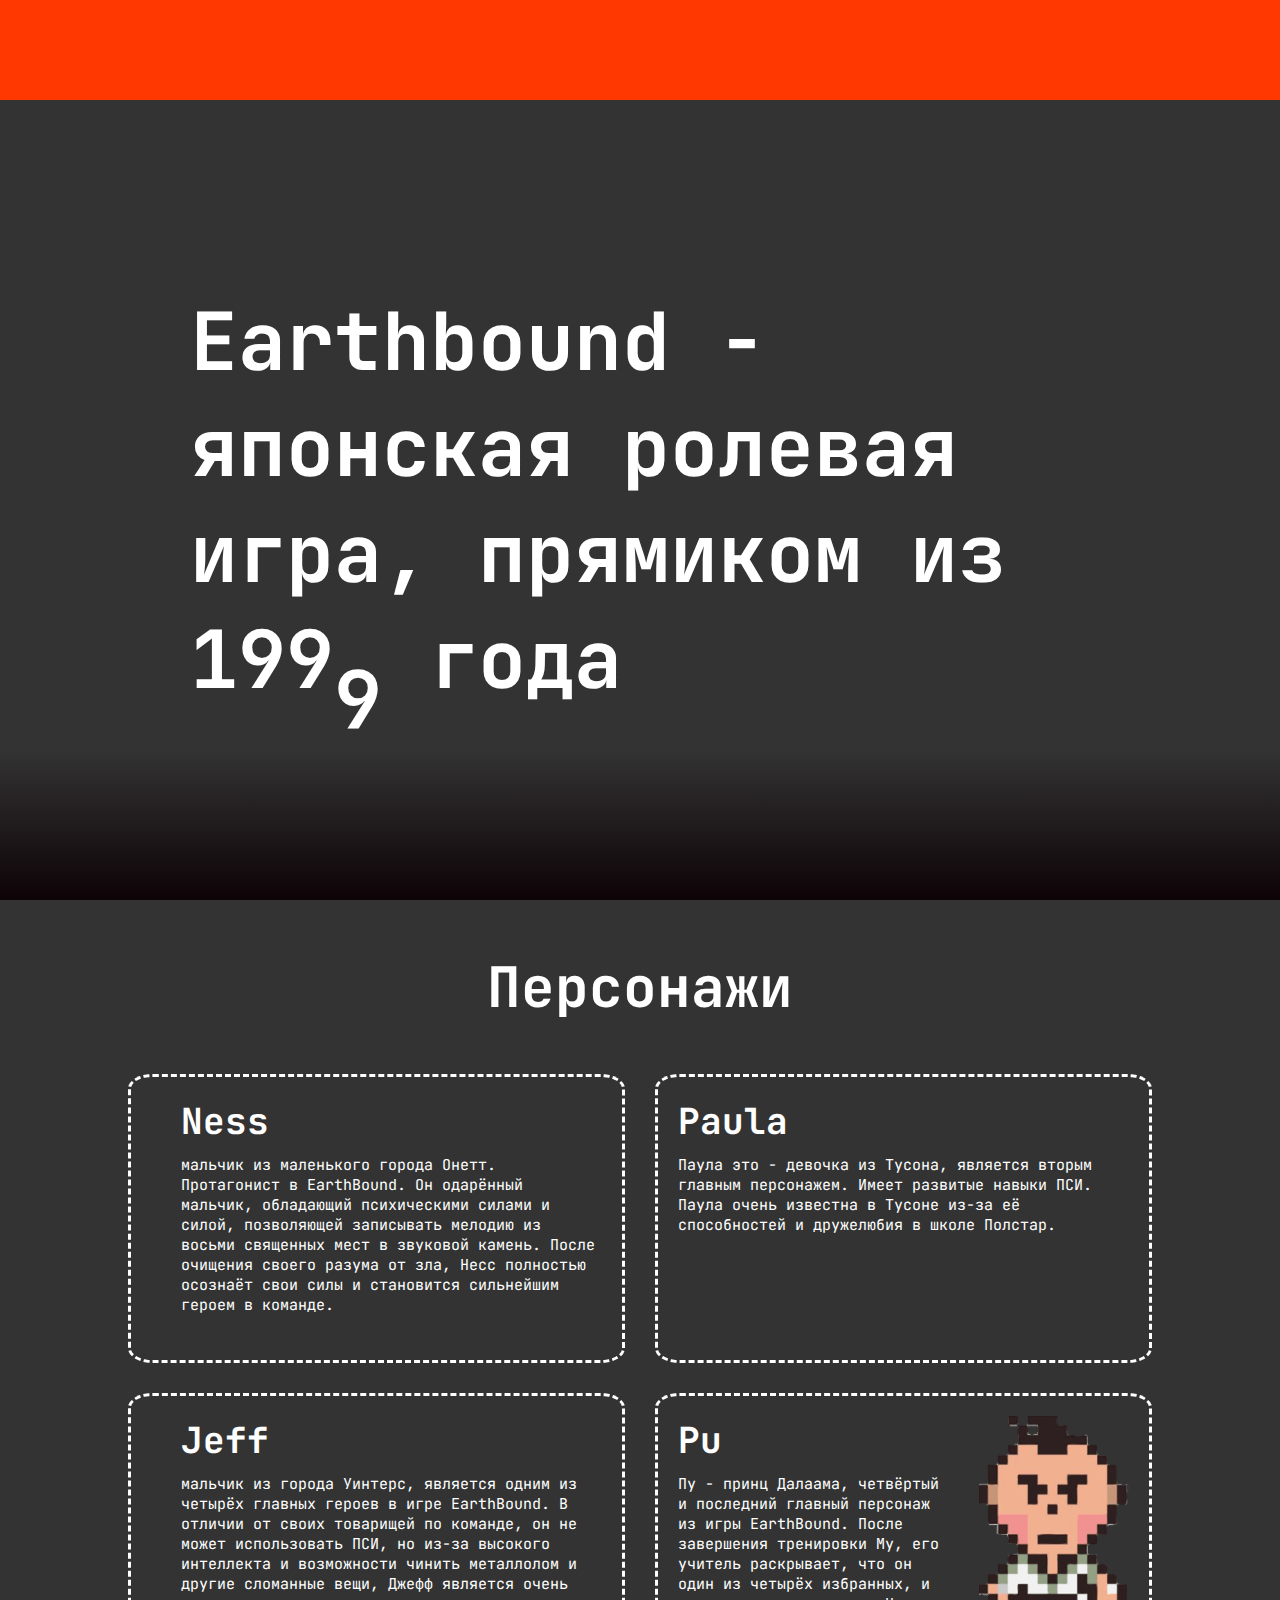
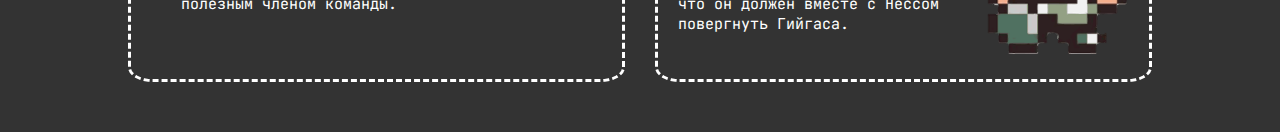
==== Semester_project/index.html @ acc1ff07 "tablet responsive added, section heroes finished" ====
<!DOCTYPE html>
<html lang="en">

<head>
    <meta charset="UTF-8">
    <meta http-equiv="X-UA-Compatible" content="IE=edge">
    <meta name="viewport" content="width=device-width, initial-scale=1.0">
    <link rel="stylesheet" href="style.css">
    <title>EARTHBOUND</title>
</head>

<body>
    <header class="header">
        <div class="header__animation"></div>
        <img class="header__logo" src="img/logo.webp" alt="">
        <div class="header__animation header__animation_reverse"></div>
    </header>
    <section class="hero">
        <h1 class="hero__title">Earthbound - японская ролевая игра, прямиком из 199<span class="hero__rotate">6</span>
            года
            <div class="hero__ness"><img src="img/ness_side.png" alt="">
        </h1>
    </section>
    <section class="heroes">
        <h3 class="heroes__main-title">Персонажи</h3>
        <div class="heroes-container">
            <div class="heroes__block">
                <div class="heroes__img"><img src="img/ness.png" alt=""></div>
                <div class="heroes__text">
                    <h3 class="heroes__title">Ness</h3>
                    <p class="heroes__description">мальчик из маленького города Онетт. Протагонист в EarthBound. Он
                        одарённый мальчик, обладающий психическими силами и
                        силой, позволяющей записывать мелодию из восьми священных мест в звуковой камень. После очищения
                        своего разума от зла,
                        Несс полностью осознаёт свои силы и становится сильнейшим героем в команде.</p>
                </div>
            </div>
            <div class="heroes__block">
                <div class="heroes__img"><img src="img/paula.png" alt=""></div>
                <div class="heroes__text">
                    <h3 class="heroes__title">Paula</h3>
                    <p class="heroes__description">Паула это - девочка из Тусона, является вторым главным
                        персонажем. Имеет развитые навыки ПСИ. Паула очень
                        известна в Тусоне из-за её способностей и дружелюбия в школе Полстар.</p>
                </div>
            </div>
            <div class="heroes__block">
                <div class="heroes__img"><img src="img/jeff.png" alt=""></div>
                <div class="heroes__text">
                    <h3 class="heroes__title">Jeff</h3>
                    <p class="heroes__description">мальчик из города Уинтерс, является одним из четырёх главных героев в
                        игре EarthBound. В отличии от своих товарищей по
                        команде, он не может использовать ПСИ, но из-за высокого интеллекта и возможности чинить
                        металлолом и другие сломанные
                        вещи, Джефф является очень полезным членом команды.</p>
                </div>
            </div>
            <div class="heroes__block">
                <div class="heroes__img"><img src="img/pu_cr.png" alt=""></div>
                <div class="heroes__text">
                    <h3 class="heroes__title">Pu</h3>
                    <p class="heroes__description">Пу - принц Далаама, четвёртый и последний главный персонаж из игры
                        EarthBound. После завершения тренировки Му, его
                        учитель раскрывает, что он один из четырёх избранных, и что он должен вместе с Нессом повергнуть
                        Гийгаса.</p>
                </div>
            </div>
        </div>
    </section>
</body>
<!-- important watch lecture about copyright last one on the list-->
<!-- section btns, idk what else, footer, make some good animations-->

</html>
---- Semester_project/style.css ----
@import url('https://fonts.googleapis.com/css2?family=JetBrains+Mono:wght@100;200;300;400;500;600;700;800&display=swap');


* {
    padding: 0;
    margin: 0;
    box-sizing: border-box;
}

body {
    font-family: 'JetBrains Mono', monospace;
}

.header {
    background-color: #ff3801;
    height: 100px;
    display: flex;
    justify-content: space-between;
    align-items: center;
    color: #FFF;
    position: fixed;
    top: 0;
    left: 0;
    right: 0;
    z-index: 10;
}

.header__animation::before {
    content: '';
    display: block;
    width: 2000px;
    height: 100%;
    background-image: url("img/pngwing.com.png");
    background-repeat: repeat;
    background-size: contain;
    opacity: 0.7;
    animation-name: planet_movement;
    animation-duration: 10s;
    animation-timing-function: linear;
    animation-fill-mode: forwards;
    animation-iteration-count: infinite;
}

.header__animation {
    content: '';
    width: calc(50% - 125px);
    height: 36px;
    overflow: hidden;
    border-radius: 0 20% 20% 0;
    z-index: 101;
}

.header__animation_reverse {
    border-radius: 20% 0 0 20%;
}

.header__animation_reverse::before {
    animation-name: planet_movement_reverse;
}

.header__logo {
    height: 90%;
}

@keyframes planet_movement {
    0% {
        transform: translateX(-1000px);
    }

    100% {
        transform: translateX(0px)
    }
}

@keyframes planet_movement_reverse {
    0% {
        transform: translateX(0);
    }

    100% {
        transform: translateX(-1000px)
    }
}

.hero {
    margin-top: 100px;
    height: calc(100vh - 100px);
    background-image: url("img/earthbound1.png");
    font-size: 40px;
    text-align: left;
    display: flex;
    justify-content: center;
    align-items: center;
    padding: 0 20%;
    color: #fff;
    position: relative;
    overflow: hidden;
}

.hero__ness {
    position: absolute;
    z-index: 2;
    bottom: -160px;
    right: -50%;
    animation-name: ness_walk;
    animation-duration: 7s;
    animation-timing-function: ease-in-out;
    animation-fill-mode: forwards;
}

.hero__rotate{
    display: inline-block;
    transform: rotate(180deg);
    transform-origin:bottom;
    line-height: 40px;
    animation-name: number;
    animation-duration: 7s;
    animation-fill-mode: forwards;
    animation-timing-function: ease-out;

}

@keyframes number{
    67%{
        transform: rotate(180deg);
    }
    75%{
        transform: rotate(0deg);
    }
    100%{
        transform: rotate(0deg);
    }
}

.hero__ness img {
    width: 80px;
}

@keyframes ness_walk {
    0% {
        right: -50%;
    }

    65% {
        right: 80%;
        bottom: -160px;
    }

    70% {
        bottom: -120px;
    }

    80%{
        right: 80%;
        bottom: -160px;
    }

    100% {
        right: 88%;
    }
}

.hero__title {
    position: relative;
    z-index: 1;
    min-width: 900px;
}

.hero::before {
    content: '';
    display: block;
    width: 100%;
    height: 100%;
    position: absolute;
    top: 0;
    right: 0;
    background-color: rgba(0, 0, 0, 0.8);
}

.about {
    height: 1000px;
}

.heroes:before {
    content: '';
    position: absolute;
    top: -150px;
    right: 0;
    width: 100%;
    height: 150px;
    z-index: 1;
    background: linear-gradient(to top, #0d0306, transparent);
}

.heroes {
    padding: 50px 10%;
    background-image: url("img/DaringUnsightlyFritillarybutterfly-size_restricted.gif");
    background-position: 50% 50%;
    background-size: cover;
    position: relative;
}

.heroes__main-title {
    font-size: 56px;
    text-align: center;
    color: #fff;
    z-index: 2;
    position: relative;
}


.heroes-container {
    margin-top: 50px;
    display: grid;
    grid-template-columns: 1fr 1fr;
    grid-template-rows: 1fr 1fr;
    gap: 30px;
    position: relative;
    color: #fff;
}

.heroes__block {
    border: 3px dashed #fff;
    border-radius: 5%;
    padding: 20px;
    position: relative;
    z-index: 2;
    display: flex;
    align-items: center;
    gap: 30px;
}

.heroes__text{
    height: 100%;
}

.heroes__title{
    margin-bottom: 10px;
}

.heroes__img>img {
    width: 150px;
    border-radius: 5%;
}

.heroes__title{
    font-size: 36px;
}

.heroes__description{
    font-size: 15px;
}

.heroes__block:nth-child(2),
.heroes__block:nth-child(4) {
    flex-direction: row-reverse;
}

.heroes::after {
    content: '';
    display: block;
    width: 100%;
    height: 100%;
    position: absolute;
    top: 0;
    right: 0;
    background-color: rgba(0, 0, 0, 0.8);
    z-index: 1;
}

@media (max-width: 1200px) {
    .heroes-container{
        grid-template-rows: 1fr;
        grid-template-columns: 1fr;
    }
}

@media (max-width: 992px) {
    .hero__title{
        font-size: 40px;
        min-width: 600px
    }
}
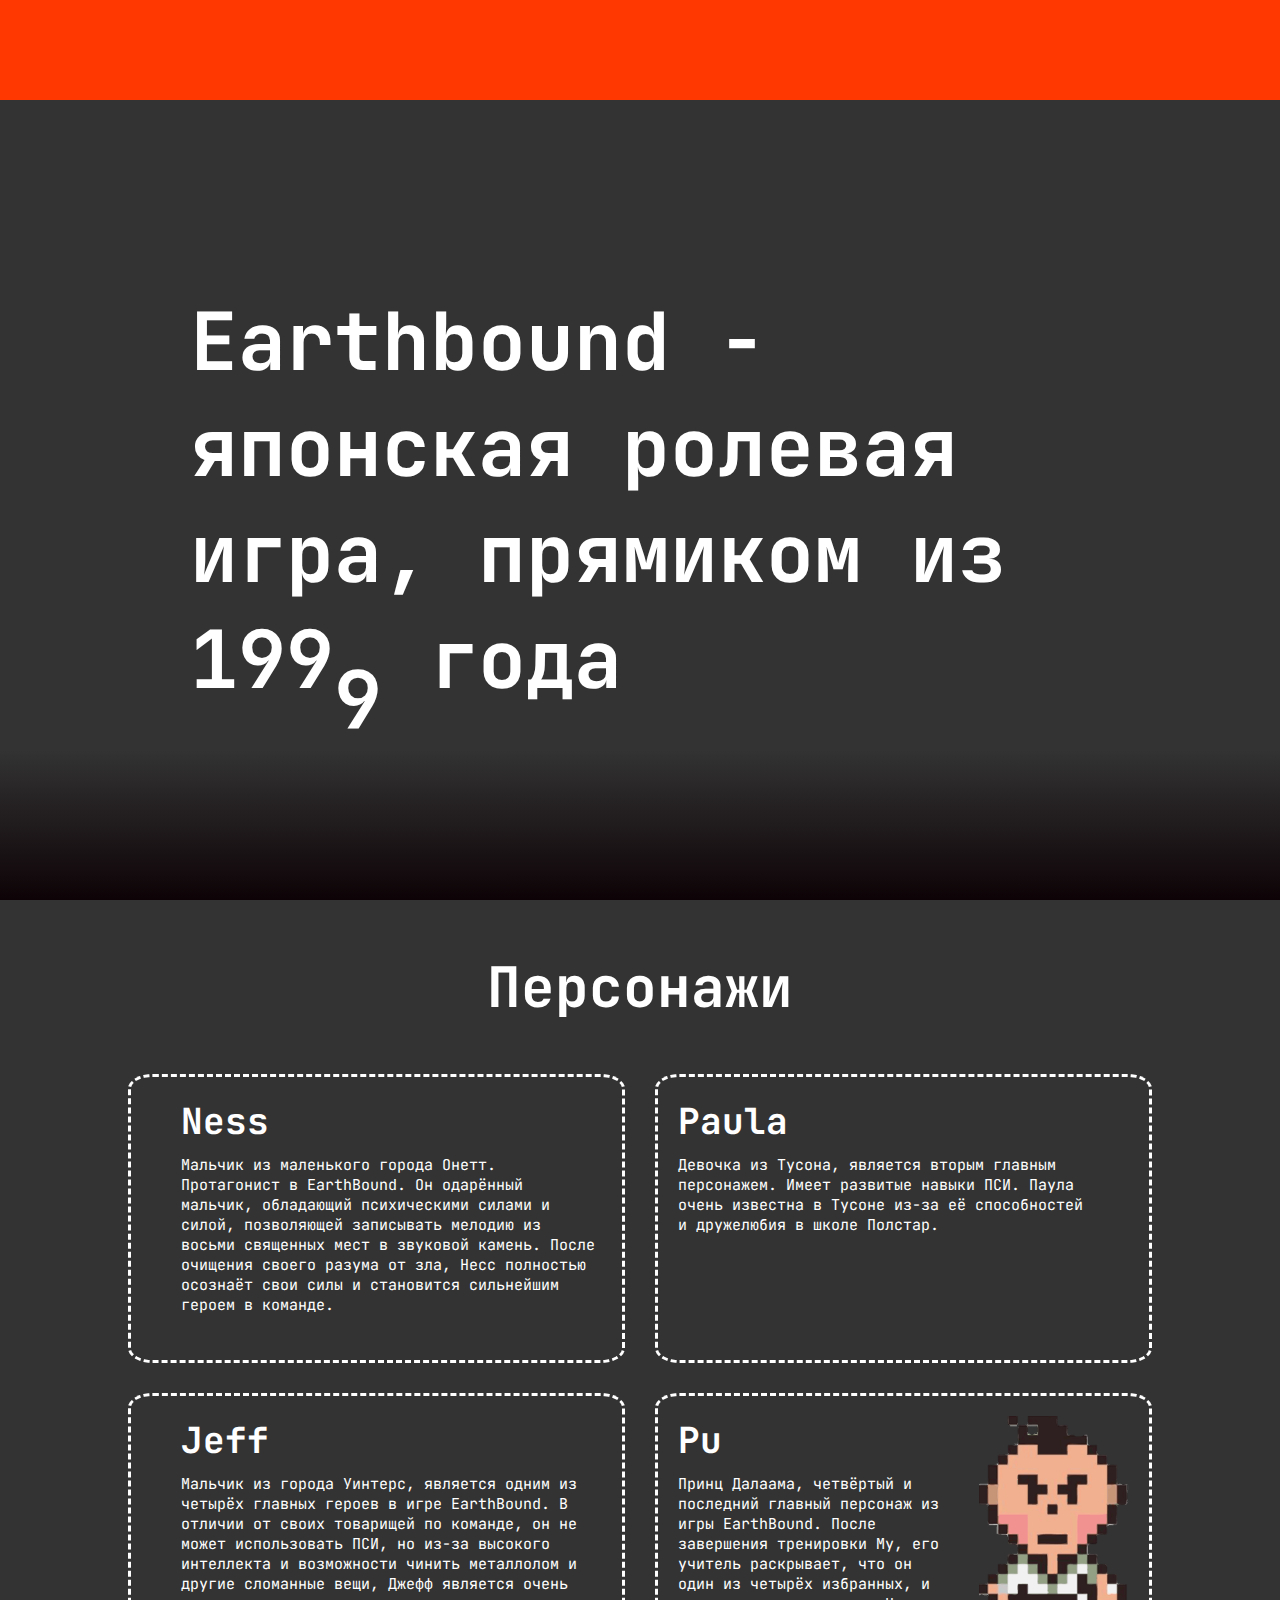
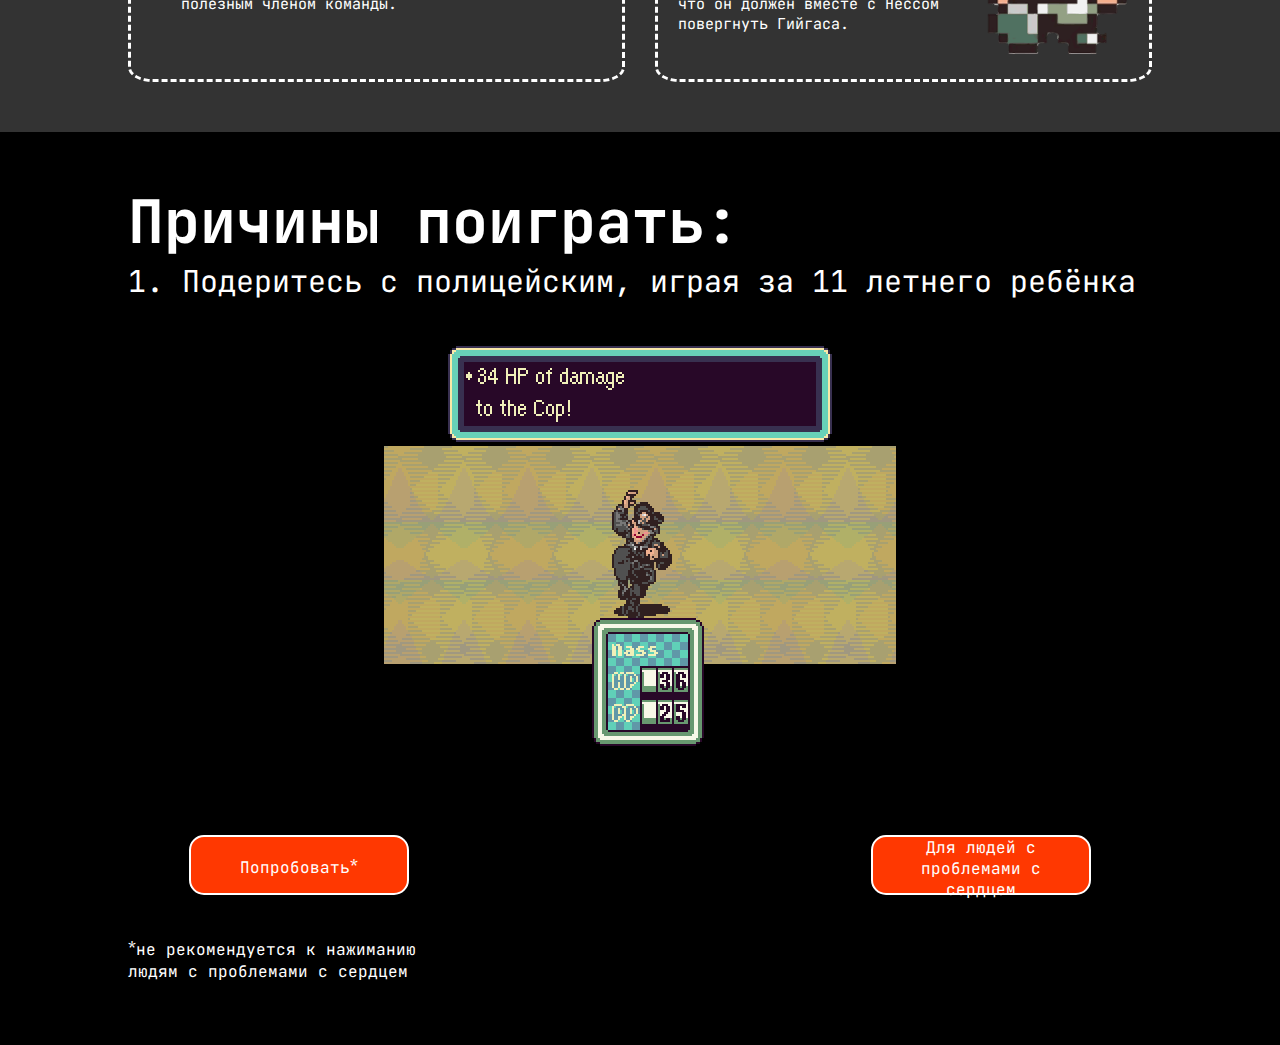
==== commit fc9236e0: "block police, favicon, started cultist" ====
--- a/Semester_project/index.html
+++ b/Semester_project/index.html
@@ -6,7 +6,8 @@
     <meta http-equiv="X-UA-Compatible" content="IE=edge">
     <meta name="viewport" content="width=device-width, initial-scale=1.0">
     <link rel="stylesheet" href="style.css">
-    <title>EARTHBOUND</title>
+    <link rel="icon" href="img/favicon.ico">
+    <title>EarthBound</title>
 </head>
 
 <body>
@@ -28,7 +29,7 @@
                 <div class="heroes__img"><img src="img/ness.png" alt=""></div>
                 <div class="heroes__text">
                     <h3 class="heroes__title">Ness</h3>
-                    <p class="heroes__description">мальчик из маленького города Онетт. Протагонист в EarthBound. Он
+                    <p class="heroes__description">Мальчик из маленького города Онетт. Протагонист в EarthBound. Он
                         одарённый мальчик, обладающий психическими силами и
                         силой, позволяющей записывать мелодию из восьми священных мест в звуковой камень. После очищения
                         своего разума от зла,
@@ -39,7 +40,7 @@
                 <div class="heroes__img"><img src="img/paula.png" alt=""></div>
                 <div class="heroes__text">
                     <h3 class="heroes__title">Paula</h3>
-                    <p class="heroes__description">Паула это - девочка из Тусона, является вторым главным
+                    <p class="heroes__description">Девочка из Тусона, является вторым главным
                         персонажем. Имеет развитые навыки ПСИ. Паула очень
                         известна в Тусоне из-за её способностей и дружелюбия в школе Полстар.</p>
                 </div>
@@ -48,7 +49,7 @@
                 <div class="heroes__img"><img src="img/jeff.png" alt=""></div>
                 <div class="heroes__text">
                     <h3 class="heroes__title">Jeff</h3>
-                    <p class="heroes__description">мальчик из города Уинтерс, является одним из четырёх главных героев в
+                    <p class="heroes__description">Мальчик из города Уинтерс, является одним из четырёх главных героев в
                         игре EarthBound. В отличии от своих товарищей по
                         команде, он не может использовать ПСИ, но из-за высокого интеллекта и возможности чинить
                         металлолом и другие сломанные
@@ -59,7 +60,7 @@
                 <div class="heroes__img"><img src="img/pu_cr.png" alt=""></div>
                 <div class="heroes__text">
                     <h3 class="heroes__title">Pu</h3>
-                    <p class="heroes__description">Пу - принц Далаама, четвёртый и последний главный персонаж из игры
+                    <p class="heroes__description">Принц Далаама, четвёртый и последний главный персонаж из игры
                         EarthBound. После завершения тренировки Му, его
                         учитель раскрывает, что он один из четырёх избранных, и что он должен вместе с Нессом повергнуть
                         Гийгаса.</p>
@@ -67,8 +68,26 @@
             </div>
         </div>
     </section>
+    <section class="police">
+        <div class="police__text-block">
+            <h3 class="police__title">Причины поиграть:</h3>
+            <p class="police__description">1. Подеритесь с полицейским, играя за 11 летнего ребёнка</p>
+        </div>
+        <div class="police__img"><img src="img/police_screen.png" alt=""></div>
+        <button class="police__btn">Попробовать<sup>*</sup></button>
+        <button class="police__btn_slow">Для людей с проблемами с сердцем</button>
+        <p class="trigger__warning"><sup>*</sup>не рекомендуется к нажиманию людям с проблемами с сердцем</p>
+        <div class="police__screamer"><img src="img/policeman_face.png" alt=""></div>
+    </section>
+    <!-- <section class="cultist">
+        <div class="cultist__text-block">
+            <h3 class="police__title">Причины поиграть:</h3>
+            <p class="police__description">2. Разрушьте сектанское сообщество и спасти людей из гипноза</p>
+        </div>
+        <img src="img/cultist.webp" alt="" class="cultist__img">
+    </section> -->
 </body>
 <!-- important watch lecture about copyright last one on the list-->
-<!-- section btns, idk what else, footer, make some good animations-->
+<!-- Sections with 6 more reasons, Section cultist, mini block ...+30 hours of fun gameplay, buy from nintendo block, idk what else, footer-->
 
 </html>--- a/Semester_project/style.css
+++ b/Semester_project/style.css
@@ -9,6 +9,11 @@
 
 body {
     font-family: 'JetBrains Mono', monospace;
+}
+
+a {
+    color: inherit;
+    text-decoration: none;
 }
 
 .header {
@@ -22,7 +27,7 @@
     top: 0;
     left: 0;
     right: 0;
-    z-index: 10;
+    z-index: 10000;
 }
 
 .header__animation::before {
@@ -108,10 +113,10 @@
     animation-fill-mode: forwards;
 }
 
-.hero__rotate{
+.hero__rotate {
     display: inline-block;
     transform: rotate(180deg);
-    transform-origin:bottom;
+    transform-origin: bottom;
     line-height: 40px;
     animation-name: number;
     animation-duration: 7s;
@@ -120,14 +125,16 @@
 
 }
 
-@keyframes number{
-    67%{
+@keyframes number {
+    67% {
         transform: rotate(180deg);
     }
-    75%{
+
+    75% {
         transform: rotate(0deg);
     }
-    100%{
+
+    100% {
         transform: rotate(0deg);
     }
 }
@@ -150,7 +157,7 @@
         bottom: -120px;
     }
 
-    80%{
+    80% {
         right: 80%;
         bottom: -160px;
     }
@@ -228,13 +235,40 @@
     display: flex;
     align-items: center;
     gap: 30px;
-}
-
-.heroes__text{
+    transform: translate(0%, 0%) scale(1.0);
+    transition: all 0.3s;
+}
+
+.heroes__block:hover {
+    background-color: #000;
+    z-index: 10;
+    transition: all 0.3s;
+    box-shadow: 0 0 0 5000px rgba(0, 0, 0, 0.6);
+}
+
+.heroes__block:first-child:hover {
+    transform: translate(50%, 50%) scale(1.3);
+}
+
+.heroes__block:nth-child(2):hover {
+    transform: translate(-50%, 50%) scale(1.3);
+}
+
+.heroes__block:nth-child(3):hover {
+    transform: translate(50%, -50%) scale(1.3);
+}
+
+.heroes__block:nth-child(4):hover {
+    transform: translate(-50%, -50%) scale(1.3);
+}
+
+
+
+.heroes__text {
     height: 100%;
 }
 
-.heroes__title{
+.heroes__title {
     margin-bottom: 10px;
 }
 
@@ -243,11 +277,11 @@
     border-radius: 5%;
 }
 
-.heroes__title{
+.heroes__title {
     font-size: 36px;
 }
 
-.heroes__description{
+.heroes__description {
     font-size: 15px;
 }
 
@@ -268,15 +302,235 @@
     z-index: 1;
 }
 
+.police {
+    color: #fff;
+    background-color: #000;
+    padding: 50px 10% 80px 10%;
+    position: relative;
+    overflow: hidden;
+    display: grid;
+    grid-template-columns: repeat(3, 1fr);
+    grid-template-rows: 100px 1fr 100px 30px;
+}
+
+.police__text-block {
+    grid-column: 1/4;
+}
+
+.police__title {
+    font-size: 60px;
+}
+
+.police__description {
+    font-size: 30px;
+}
+
+.police__img {
+    margin: 50px auto 50px auto;
+    grid-row: 2/3;
+    grid-column: 1/4;
+}
+
+.police__btn,
+.police__btn_slow {
+    width: 220px;
+    height: 60px;
+    background-color: #ff3801;
+    border: 2px solid #fff;
+    border-radius: 15px;
+    padding: 0 10px;
+    line-height: 100%;
+    display: inline;
+    justify-content: center;
+    align-items: center;
+    margin: 0 auto;
+    color: inherit;
+    font: inherit;
+    cursor: pointer;
+    outline: inherit;
+    grid-row: 3/4;
+    grid-column: 1/2;
+    z-index: 1;
+}
+
+.police__btn_slow {
+    grid-column: 3/4;
+    grid-row: 3/4;
+}
+
+.trigger__warning {
+    grid-row: 4/5;
+    grid-column: 1/2;
+
+}
+
+.police:before {
+    content: '';
+    position: absolute;
+    top: -150px;
+    right: 0;
+    width: 100%;
+    height: 150px;
+    z-index: 1;
+    background: linear-gradient(to top, #000, transparent);
+}
+
+.police__img {
+    text-align: center;
+}
+
+.police__screamer {
+    position: absolute;
+    bottom: 0;
+    left: 50%;
+    display: none;
+}
+
+.police__btn:focus~.police__screamer {
+    display: block;
+    transform: translateX(-50%) scale(5.0);
+    animation-name: screamer;
+    animation-duration: 5s;
+    animation-timing-function: linear;
+    z-index: 1;
+}
+
+.police__btn_slow:focus~.police__screamer {
+    display: block;
+    transform: translateX(-50%) scale(5.0);
+    animation-name: screamer_slow;
+    animation-duration: 10s;
+    animation-timing-function: linear;
+    z-index: 1;
+}
+
+.police__screamer img {
+    position: relative;
+    z-index: 100;
+}
+
+
+.police__btn_slow:focus~.police__screamer::before {
+    content: '';
+    display: inherit;
+    min-width: 500%;
+    min-height: 500%;
+    background-image: linear-gradient(90deg, rgba(0, 0, 255, 1) 0%, rgba(0, 0, 255, 1) 30%, rgba(255, 0, 0, 1) 70%, rgba(255, 0, 0, 1) 100%);
+    position: absolute;
+    top: 50%;
+    left: 50%;
+    transform: translate(-50%, -50%);
+    z-index: 0;
+    animation-name: screamer_bg;
+    animation-duration: 1s;
+    animation-timing-function: linear;
+    animation-delay: 0.5s;
+    animation-iteration-count: 5;
+    opacity: 0;
+}
+
+.police__btn:focus~.police__screamer::before {
+    content: '';
+    display: inherit;
+    min-width: 100%;
+    min-height: 100%;
+    background-image: linear-gradient(90deg, rgba(0, 0, 255, 1) 0%, rgba(255, 0, 0, 1) 100%);
+    position: absolute;
+    top: 50%;
+    left: 50%;
+    transform: translate(-50%, -50%);
+    z-index: 0;
+    animation-name: screamer_bg;
+    animation-duration: 0.2s;
+    animation-timing-function: linear;
+    animation-delay: 1s;
+    animation-iteration-count: 25;
+    opacity: 0;
+}
+
+@keyframes screamer {
+    0% {
+        transform: translateX(-50%) scale(1);
+    }
+
+    3% {
+        transform: translateX(-50%) scale(5);
+    }
+}
+
+@keyframes screamer_slow {
+    0% {
+        transform: translateX(-50%) scale(1);
+    }
+
+    100% {
+        transform: translateX(-50%) scale(5);
+    }
+}
+
+@keyframes screamer_bg {
+    0% {
+        opacity: 0;
+    }
+
+    100% {
+        opacity: 1;
+    }
+}
+
+
+/* .cultist::before {
+    content: '';
+    position: absolute;
+    top: -50px;
+    right: 0;
+    width: 100%;
+    height: 50px;
+    background: linear-gradient(to top, #7371f5, transparent);
+}
+
+.cultist {
+    background-color: #7371f5;
+    position: relative;
+    color: #fff;
+    padding: 50px 10% 80px 10%;
+    position: relative;
+    display: grid;
+    grid-template-columns: repeat(3, 1fr);
+    grid-template-rows: 100px 1fr 100px 30px;
+}
+
+
+.cultist__text-block {
+    grid-column: 1/4;
+}
+
+.cultist__title {
+    font-size: 60px;
+}
+
+.cultist__description {
+    font-size: 30px;
+}
+
+.cultist__img {
+    margin: 50px auto 50px auto;
+    grid-row: 2/3;
+    grid-column: 1/4;
+    width: 500px;
+}
+ */
+
+
 @media (max-width: 1200px) {
-    .heroes-container{
+    .heroes-container {
         grid-template-rows: 1fr;
         grid-template-columns: 1fr;
     }
 }
 
 @media (max-width: 992px) {
-    .hero__title{
+    .hero__title {
         font-size: 40px;
         min-width: 600px
     }
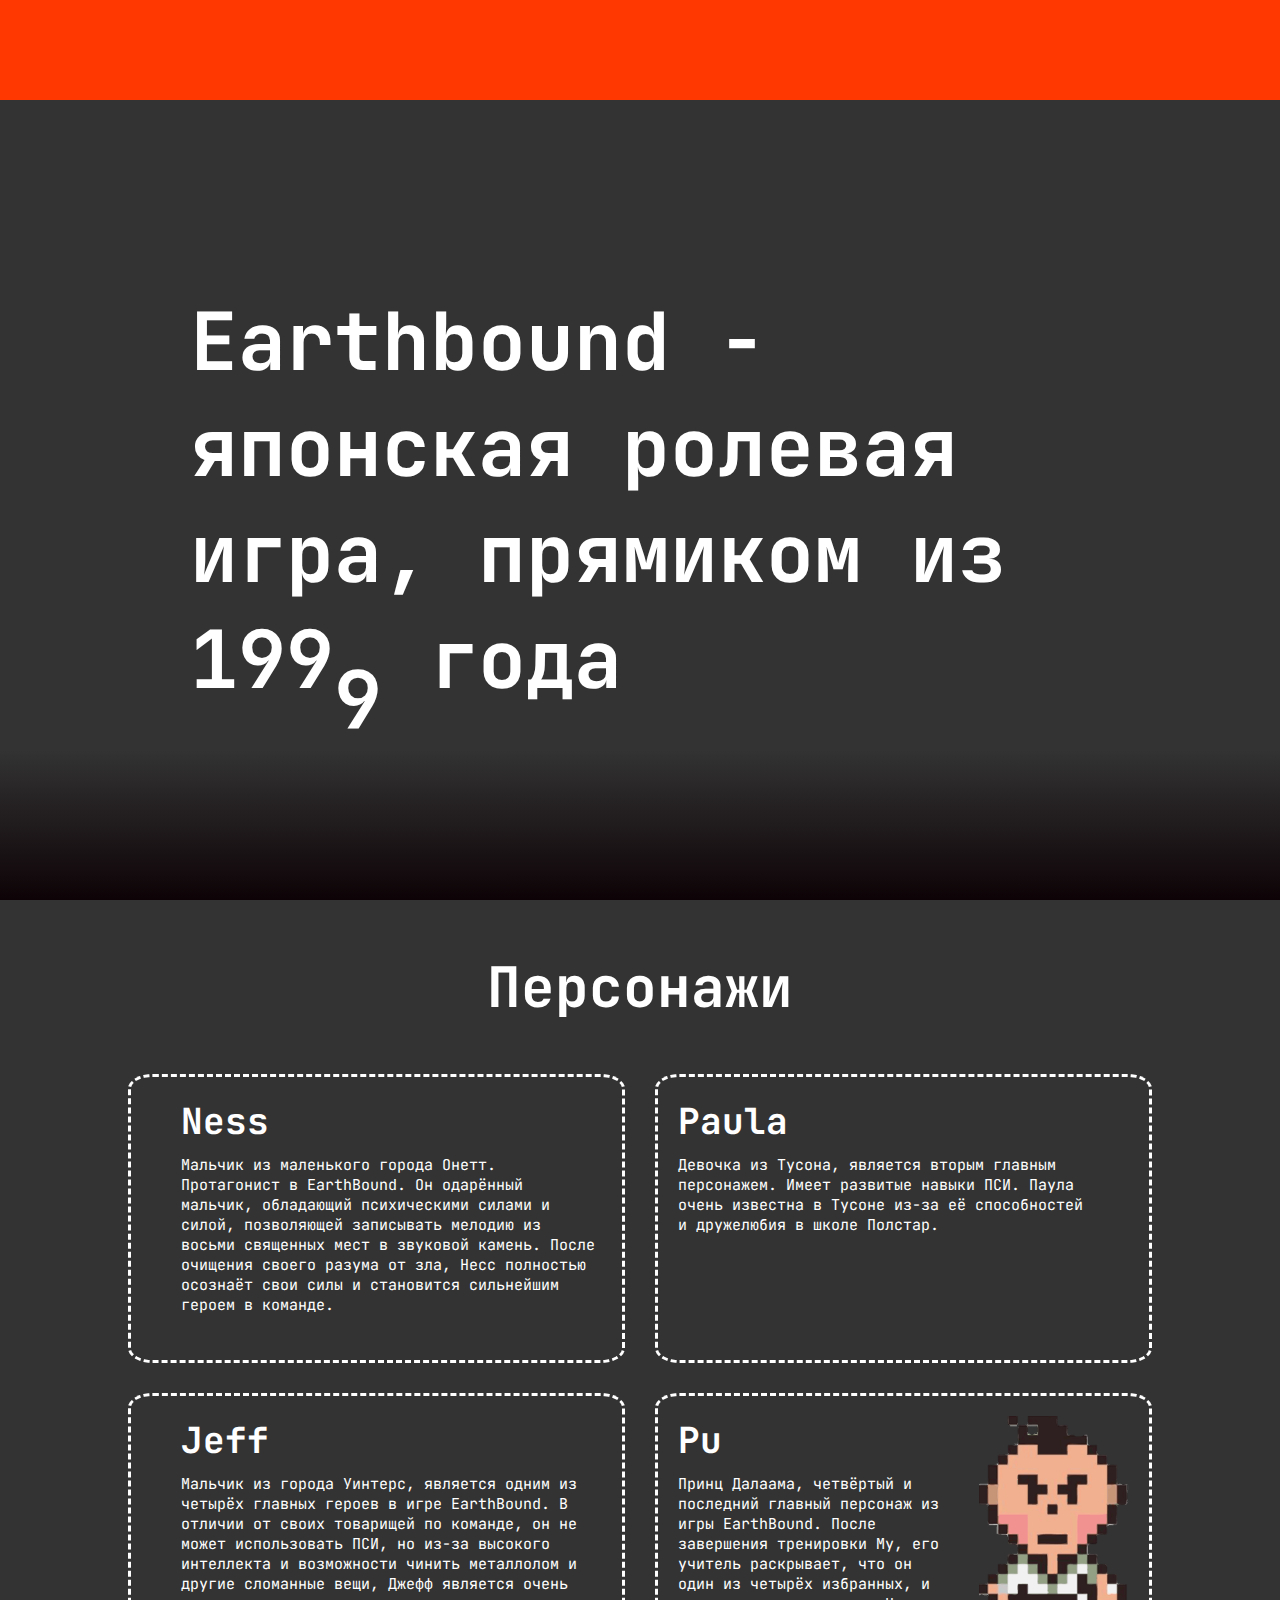
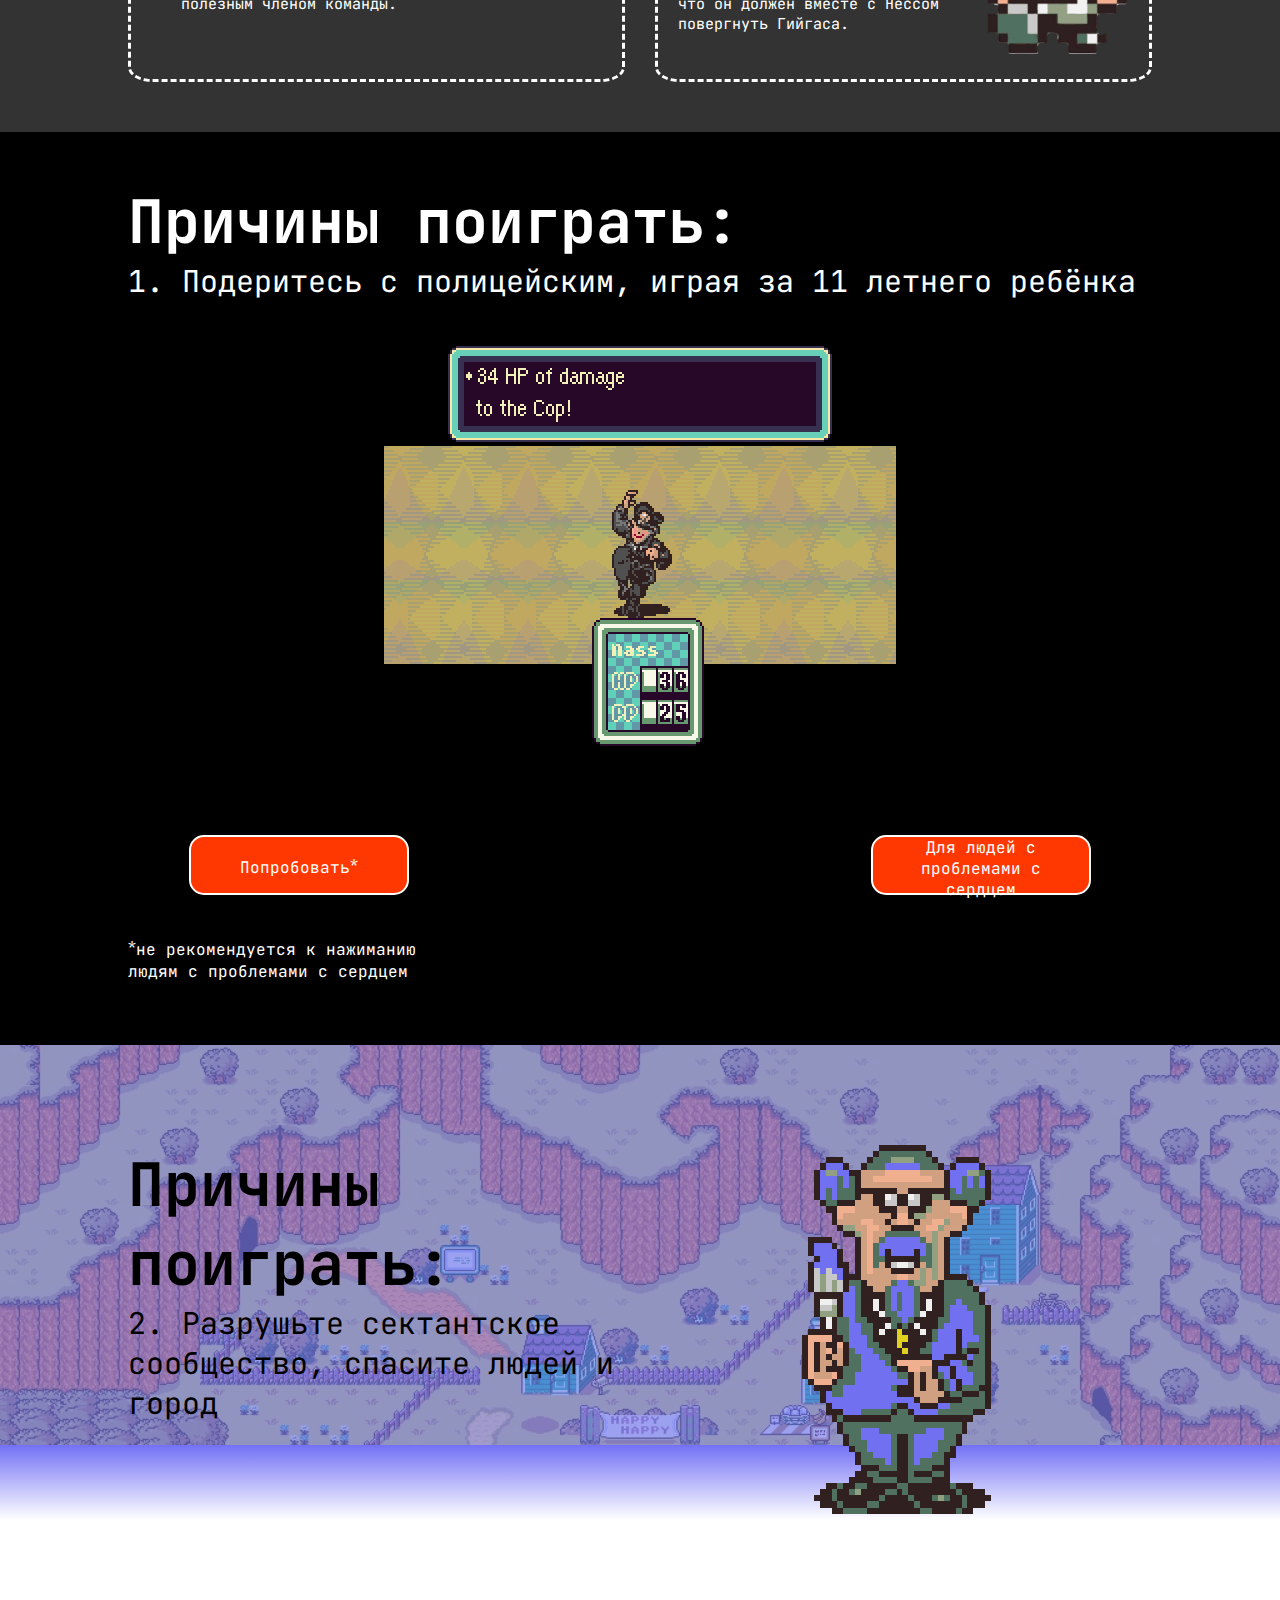
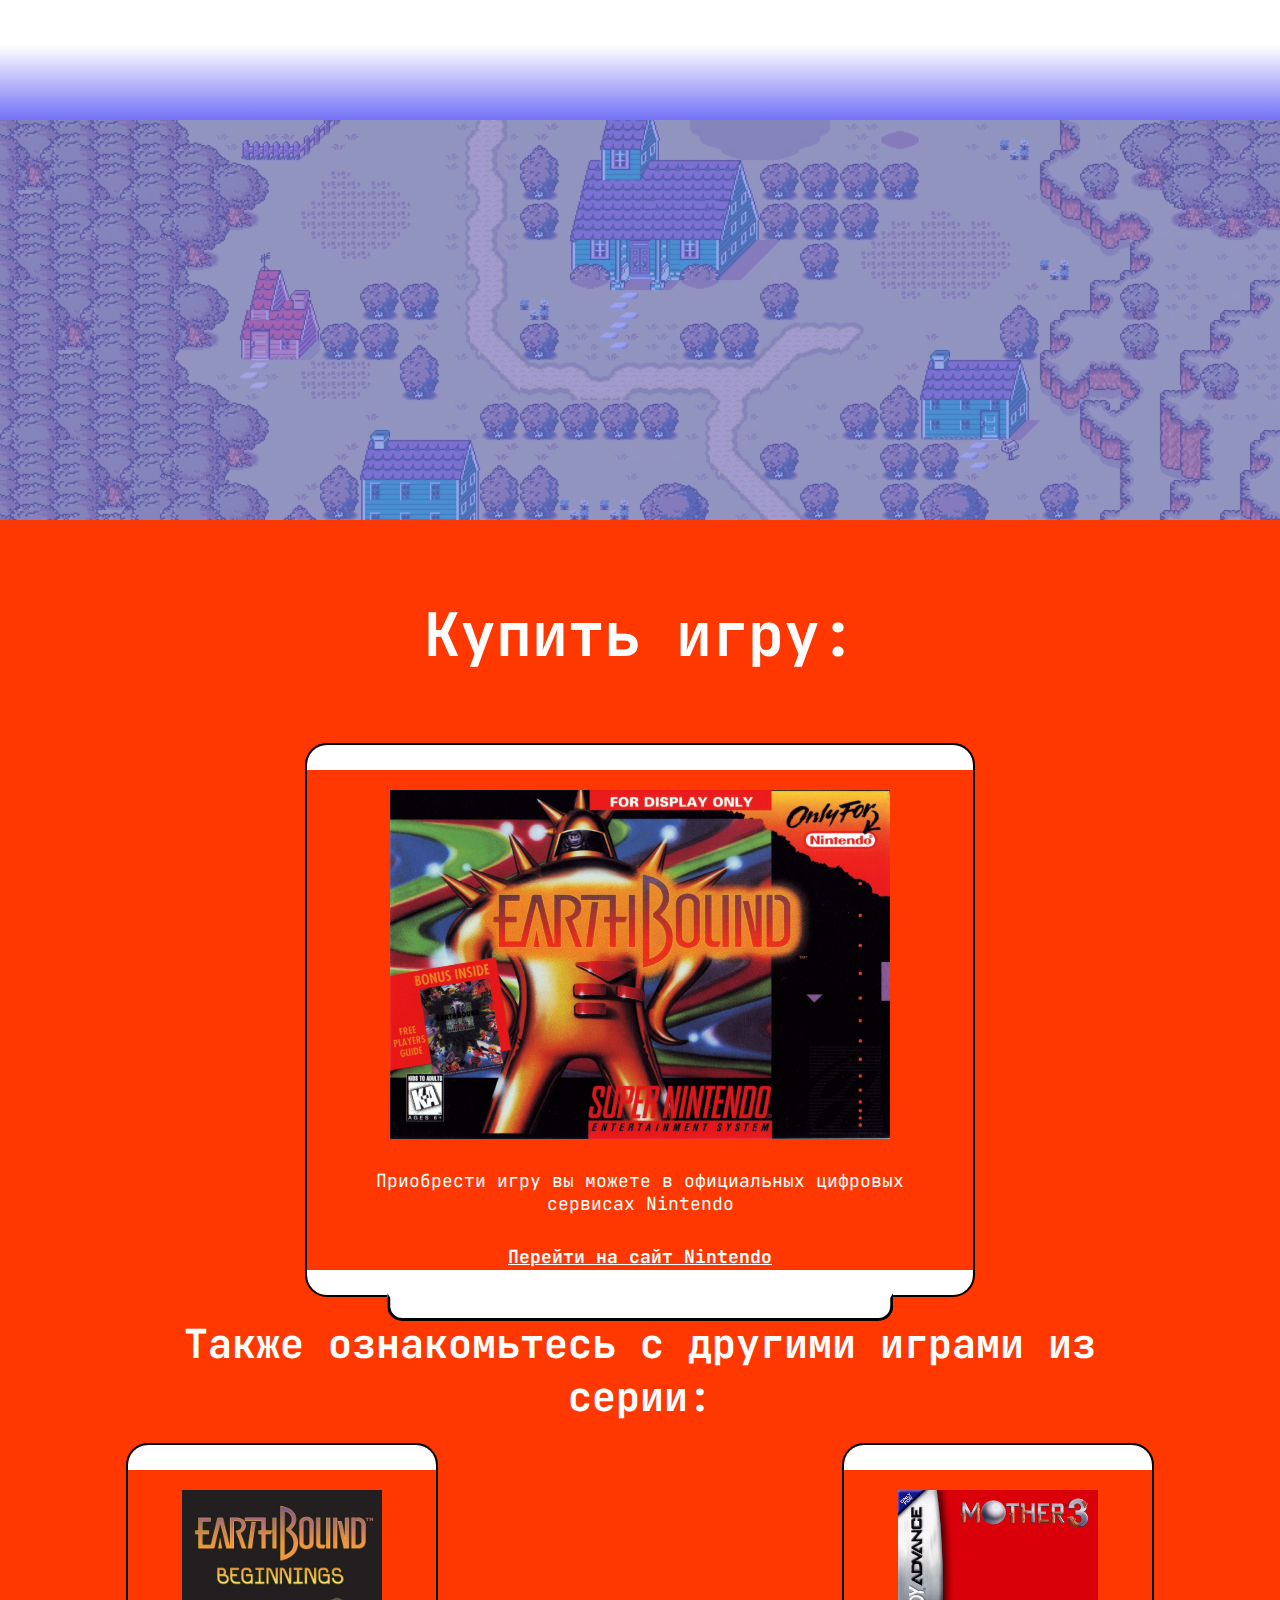
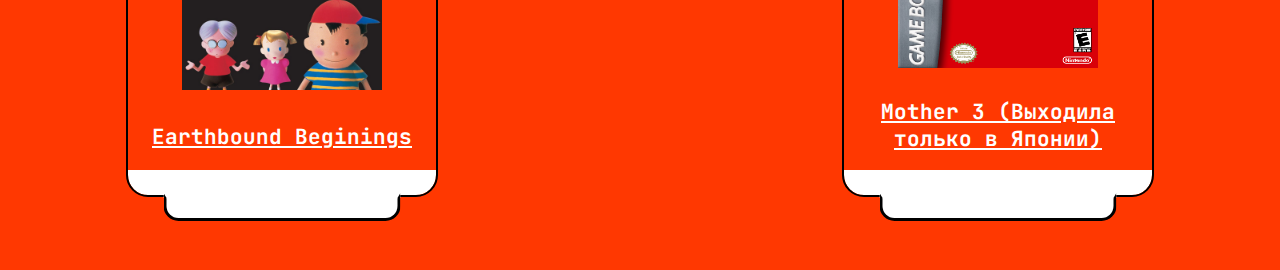
==== commit ca068976: "block cultist, block buy done" ====
--- a/Semester_project/index.html
+++ b/Semester_project/index.html
@@ -79,15 +79,42 @@
         <p class="trigger__warning"><sup>*</sup>не рекомендуется к нажиманию людям с проблемами с сердцем</p>
         <div class="police__screamer"><img src="img/policeman_face.png" alt=""></div>
     </section>
-    <!-- <section class="cultist">
-        <div class="cultist__text-block">
-            <h3 class="police__title">Причины поиграть:</h3>
-            <p class="police__description">2. Разрушьте сектанское сообщество и спасти людей из гипноза</p>
+    <section class="cultists">
+        <div class="cultist_1">
+            <div class="cultist__wrapper">
+                <div class="cultist__text-block">
+                    <h3 class="cultist__title">Причины поиграть:</h3>
+                    <p class="cultist__description">2. Разрушьте сектантское сообщество, спасите людей и город</p>
+                </div>
+                <img src="img/Mr._Carpainter.webp" alt="" class="cultist__img">
+            </div>
         </div>
-        <img src="img/cultist.webp" alt="" class="cultist__img">
-    </section> -->
+        <div class="parallax"></div>
+        <div class="cultist_2">
+        </div>
+    </section>
+    <section class="buy">
+        <h2 class="buy__title">Купить игру:</h2>
+        <div class="buy-block_1 buy-block">
+            <img src="img/08b08c9a78a7ca5011d745ae44fd6c55.jpg" alt="" class="buy__img buy__img_main">
+            <p class="buy__text">Приобрести игру вы можете в официальных цифровых сервисах Nintendo</p>
+            <a href="https://www.nintendo.com/store/products/earthbound-3ds/" class="buy__link">Перейти на сайт
+                Nintendo</a>
+        </div>
+        <h3 class="buy__title_2">Также ознакомьтесь с другими играми из серии:</h3>
+        <div class="buy-block_2 buy-block">
+            <img src="img/earthbound-beginings.jpg" class="buy__img" alt="">
+            <h3 class="buy__subtitle"><a href="https://en.wikipedia.org/wiki/Mother_(video_game)"
+                    class="buy__link">Earthbound Beginings</a></h3>
+        </div>
+        <div class="buy-block_3 buy-block">
+            <img src="img/mother3.webp" alt="" class="buy__img">
+            <h3 class="buy__subtitle"><a href="https://en.wikipedia.org/wiki/Mother_3" class="buy__link">Mother 3
+                    (Выходила только в Японии)</a></h3>
+        </div>
+    </section>
 </body>
 <!-- important watch lecture about copyright last one on the list-->
-<!-- Sections with 6 more reasons, Section cultist, mini block ...+30 hours of fun gameplay, buy from nintendo block, idk what else, footer-->
+<!-- Sections with 6 more reasons, mini block ...+30 hours of fun gameplay, idk what else, footer-->
 
 </html>--- a/Semester_project/style.css
+++ b/Semester_project/style.css
@@ -425,7 +425,7 @@
     animation-duration: 1s;
     animation-timing-function: linear;
     animation-delay: 0.5s;
-    animation-iteration-count: 5;
+    animation-iteration-count: 26;
     opacity: 0;
 }
 
@@ -479,30 +479,92 @@
 }
 
 
-/* .cultist::before {
-    content: '';
-    position: absolute;
-    top: -50px;
-    right: 0;
-    width: 100%;
-    height: 50px;
+.cultist_1::after {
+    content: '';
+    position: absolute;
+    bottom: -75px;
+    right: 0;
+    width: 100%;
+    height: 75px;
+    background: linear-gradient(to bottom, #7371f5, transparent);
+}
+
+.cultist_2::after {
+    content: '';
+    position: absolute;
+    top: -75px;
+    right: 0;
+    width: 100%;
+    height: 75px;
     background: linear-gradient(to top, #7371f5, transparent);
 }
 
-.cultist {
-    background-color: #7371f5;
-    position: relative;
-    color: #fff;
-    padding: 50px 10% 80px 10%;
-    position: relative;
+.cultist_1 {
+    background-image: url("img/happy_happy_village.webp");
+    height: 400px;
+    background-size: cover;
+    position: relative;
+    color: #000;
+    padding: 100px 10% 80px 10%;
+    display: flex;
+    z-index: 2;
+}
+
+.cultist_2 {
+    background-image: url("img/happy_happy_village.webp");
+    height: 400px;
+    background-size: cover;
+    position: relative;
+    color: #000;
+    padding: 100px 10% 80px 10%;
+    display: flex;
+    background-position: center;
+}
+
+.cultist_2::before {
+    content: '';
+    display: block;
+    width: 100%;
+    height: 100%;
+    position: absolute;
+    top: 0;
+    right: 0;
+    background-color: rgba(115, 113, 245, 0.6);
+}
+
+.cultist__wrapper {
+    z-index: 20;
     display: grid;
-    grid-template-columns: repeat(3, 1fr);
-    grid-template-rows: 100px 1fr 100px 30px;
-}
-
+    grid-template-columns: repeat(2, 50%);
+    grid-template-rows: repeat(3, 1fr);
+}
+
+.cultist_1::before {
+    content: '';
+    display: block;
+    width: 100%;
+    height: 100%;
+    position: absolute;
+    top: 0;
+    right: 0;
+    background-color: rgba(115, 113, 245, 0.6);
+}
+
+.parallax {
+    /* The image used */
+    background-image: url("img/happy_happy_village_normal.webp");
+
+    /* Full height */
+    height: 275px;
+
+    /* Create the parallax scrolling effect */
+    background-attachment: fixed;
+    background-repeat: no-repeat;
+    background-size: cover;
+}
 
 .cultist__text-block {
-    grid-column: 1/4;
+    grid-column: 1/2;
 }
 
 .cultist__title {
@@ -514,13 +576,102 @@
 }
 
 .cultist__img {
-    margin: 50px auto 50px auto;
+    grid-column: 2/3;
+    justify-self: center;
+}
+
+.cultist__image_1 {
+    grid-row: 3/4;
+}
+
+.buy {
+    padding: 75px 10%;
+    background-color: #ff3801;
+    display: grid;
+    grid-template-columns: repeat(6, 1fr);
+    grid-template-rows: 100px 550px 50px 350px;
+    gap: 50px;
+    text-align: center;
+    color: #fff;
+    font-size: 18px;
+}
+
+.buy__link {
+    font-weight: bold;
+    text-decoration: underline;
+}
+
+.buy__title {
+    grid-row: 1/2;
+    grid-column: 1/7;
+    font-size: 60px;
+    text-align: center;
+}
+
+.buy__title_2{
+    align-self: center;
+}
+
+.buy-block_1 {
+    grid-column: 2/6;
     grid-row: 2/3;
-    grid-column: 1/4;
+}
+
+.buy__title_2 {
+    grid-column: 1/7;
+    grid-row: 3/4;
+    font-size: 40px;
+}
+
+.buy-block_2 {
+    grid-row: 4/5;
+    grid-column: 1/3;
+}
+
+.buy-block_3 {
+    grid-row: 4/5;
+    grid-column: 5/7;
+}
+
+.buy__img {
+    width: 200px;
+}
+
+.buy-block {
+    display: flex;
+    flex-direction: column;
+    justify-content: space-between;
+    align-items: center;
+    gap: 30px;
+    padding: 20px;
+    border-radius: 20px;
+    outline: 2px solid #000;
+    border-top: 25px solid #fff;
+    border-bottom: 25px solid #fff;
+    position: relative;
+}
+
+.buy-block::after {
+    content: '';
+    display: block;
+    width: 75%;
+    height: 20px;
+    position: absolute;
+    bottom: -51px;
+    left: 50%;
+    transform: translateX(-50%);
+    background-color: #fff;
+    border: 3px solid #000;
+    border-top: 5px solid #fff;
+    border-radius: 0 0 15px 15px;
+    z-index: 0;
+}
+
+
+
+.buy__img_main {
     width: 500px;
 }
- */
-
 
 @media (max-width: 1200px) {
     .heroes-container {
@@ -534,4 +685,9 @@
         font-size: 40px;
         min-width: 600px
     }
+}
+
+body,
+html {
+    height: 100%;
 }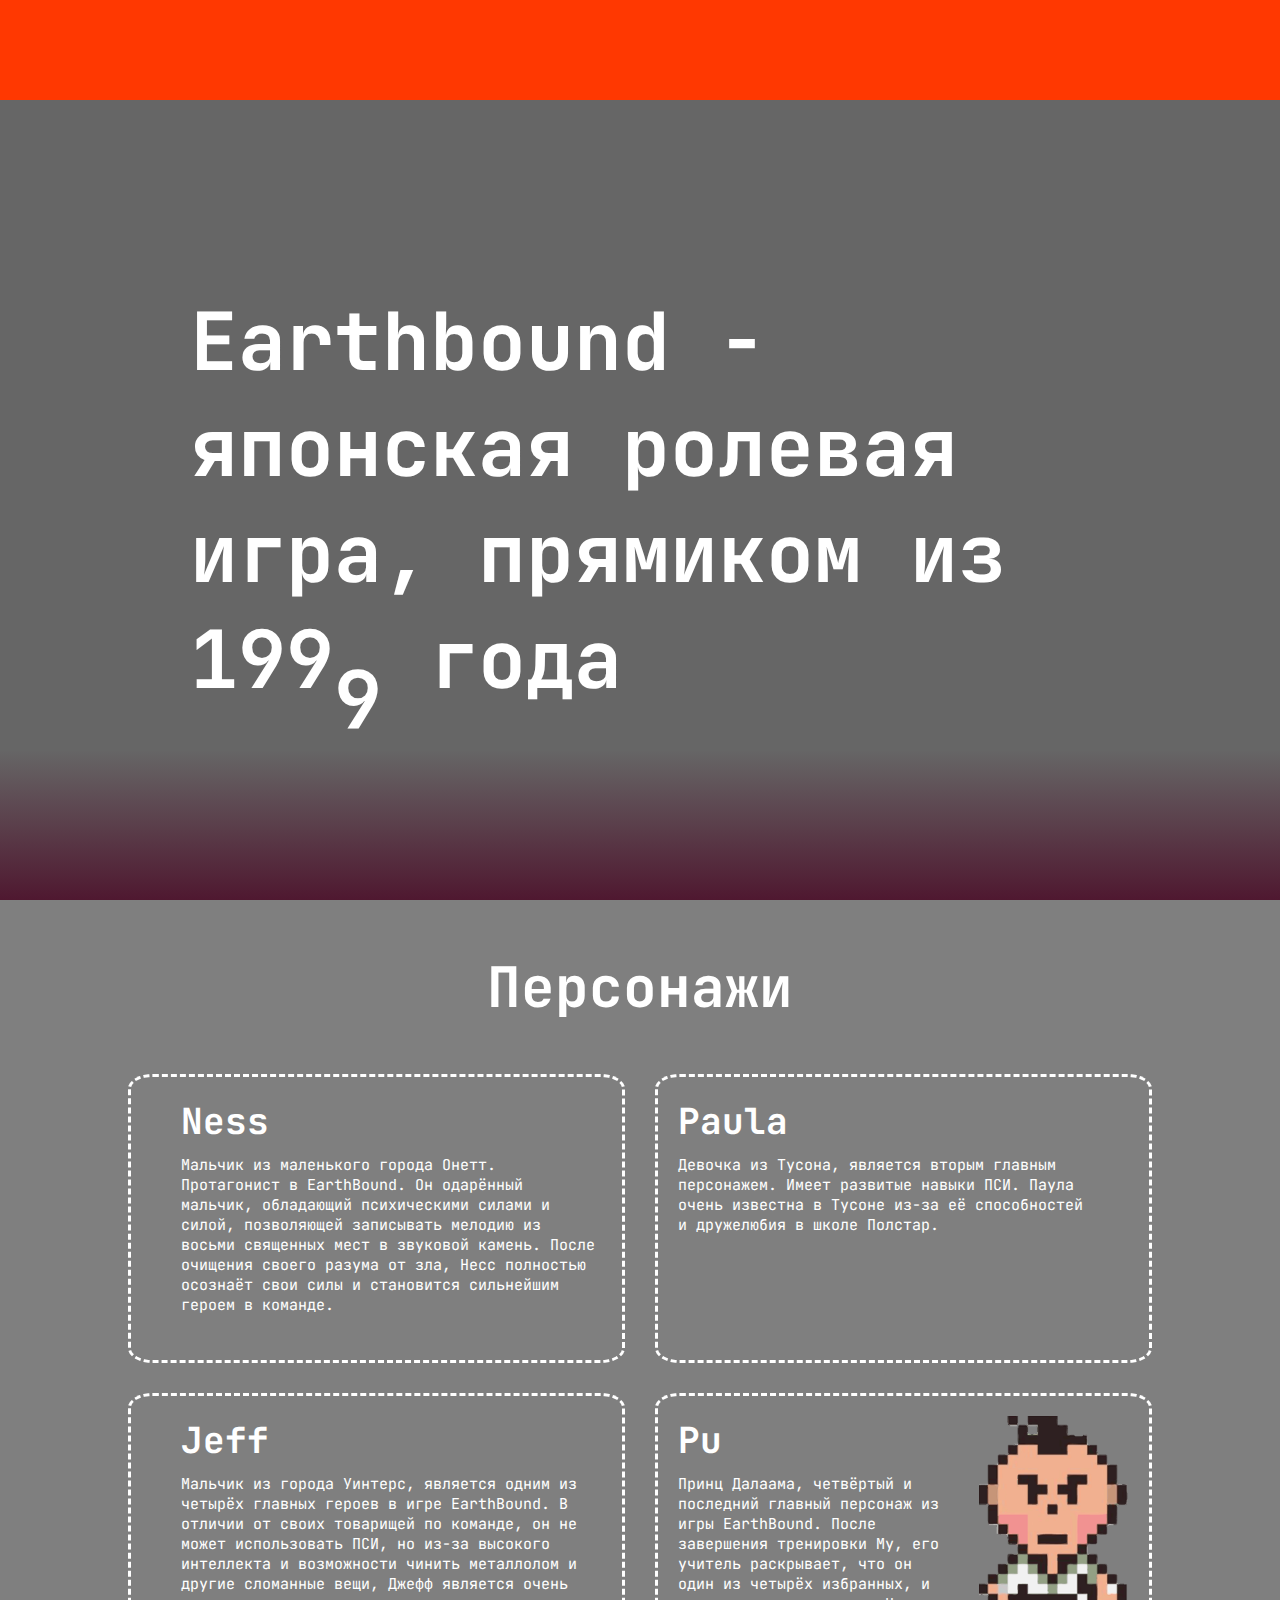
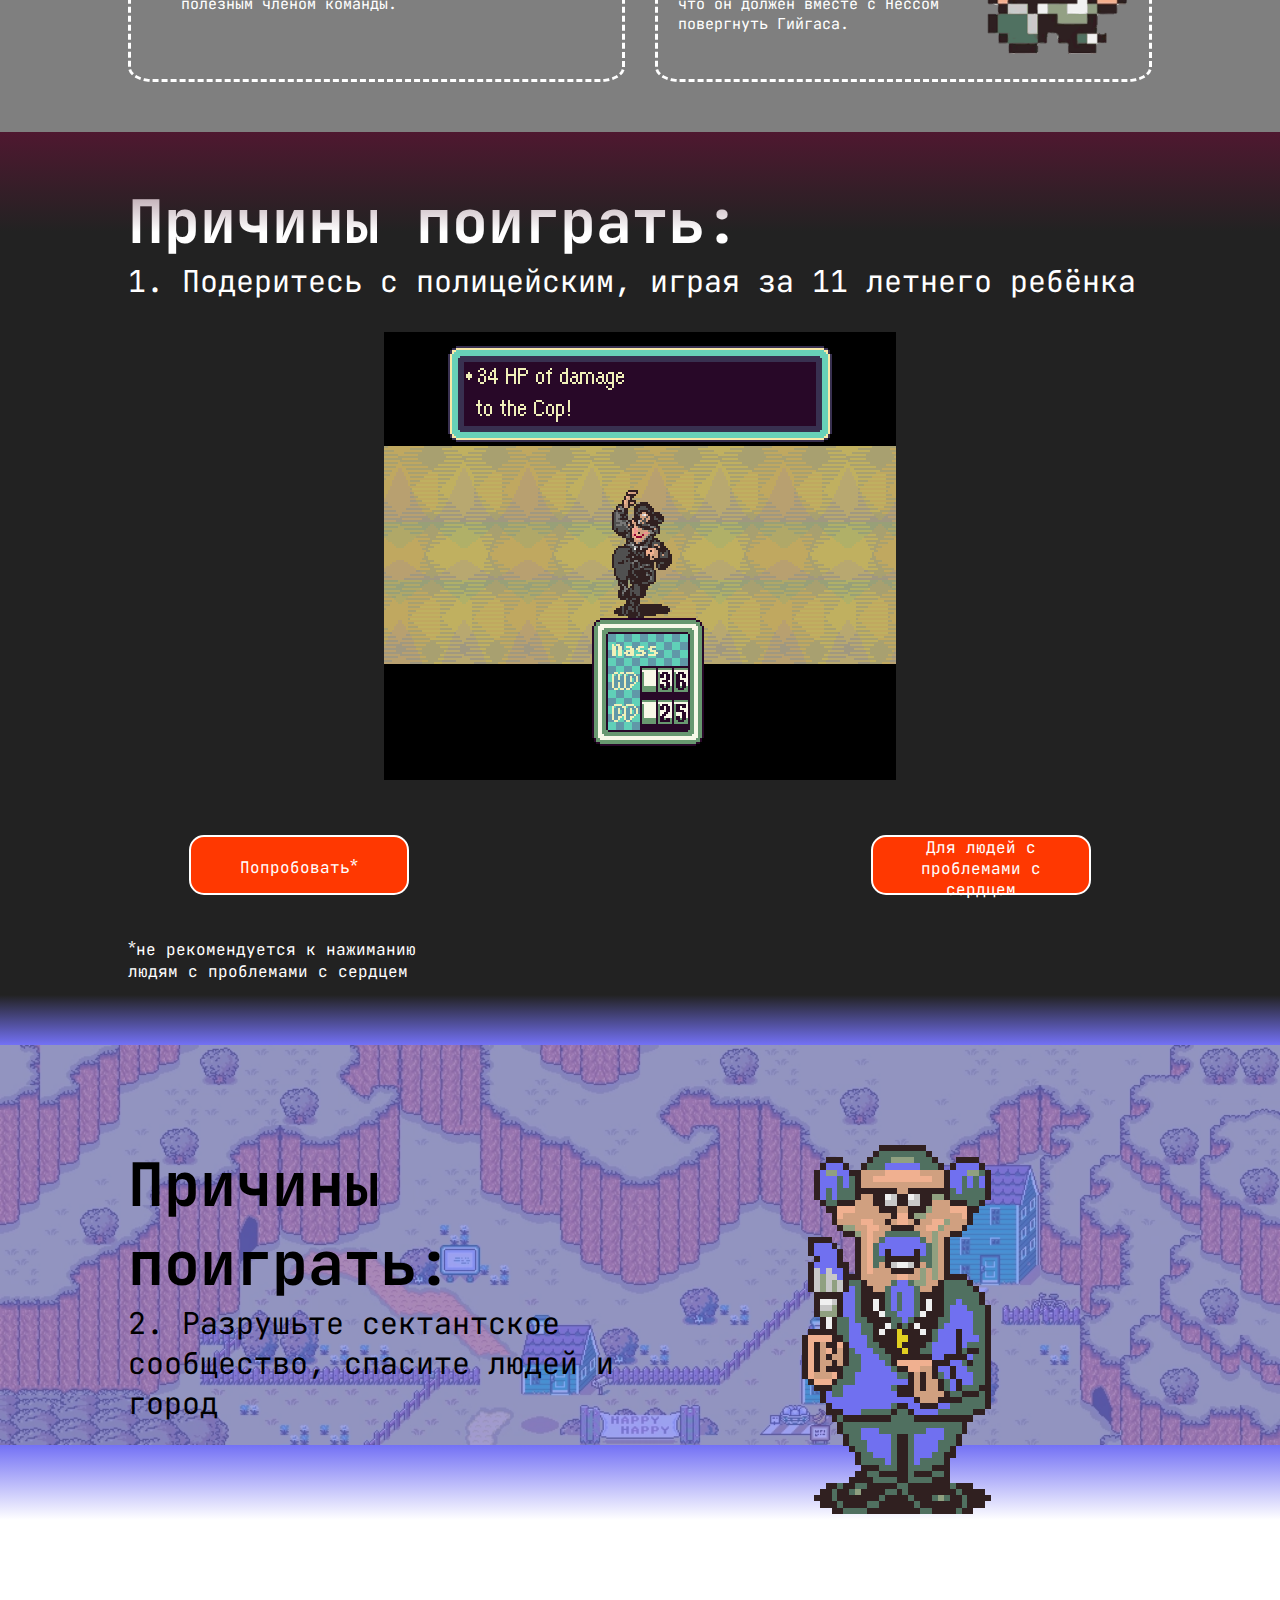
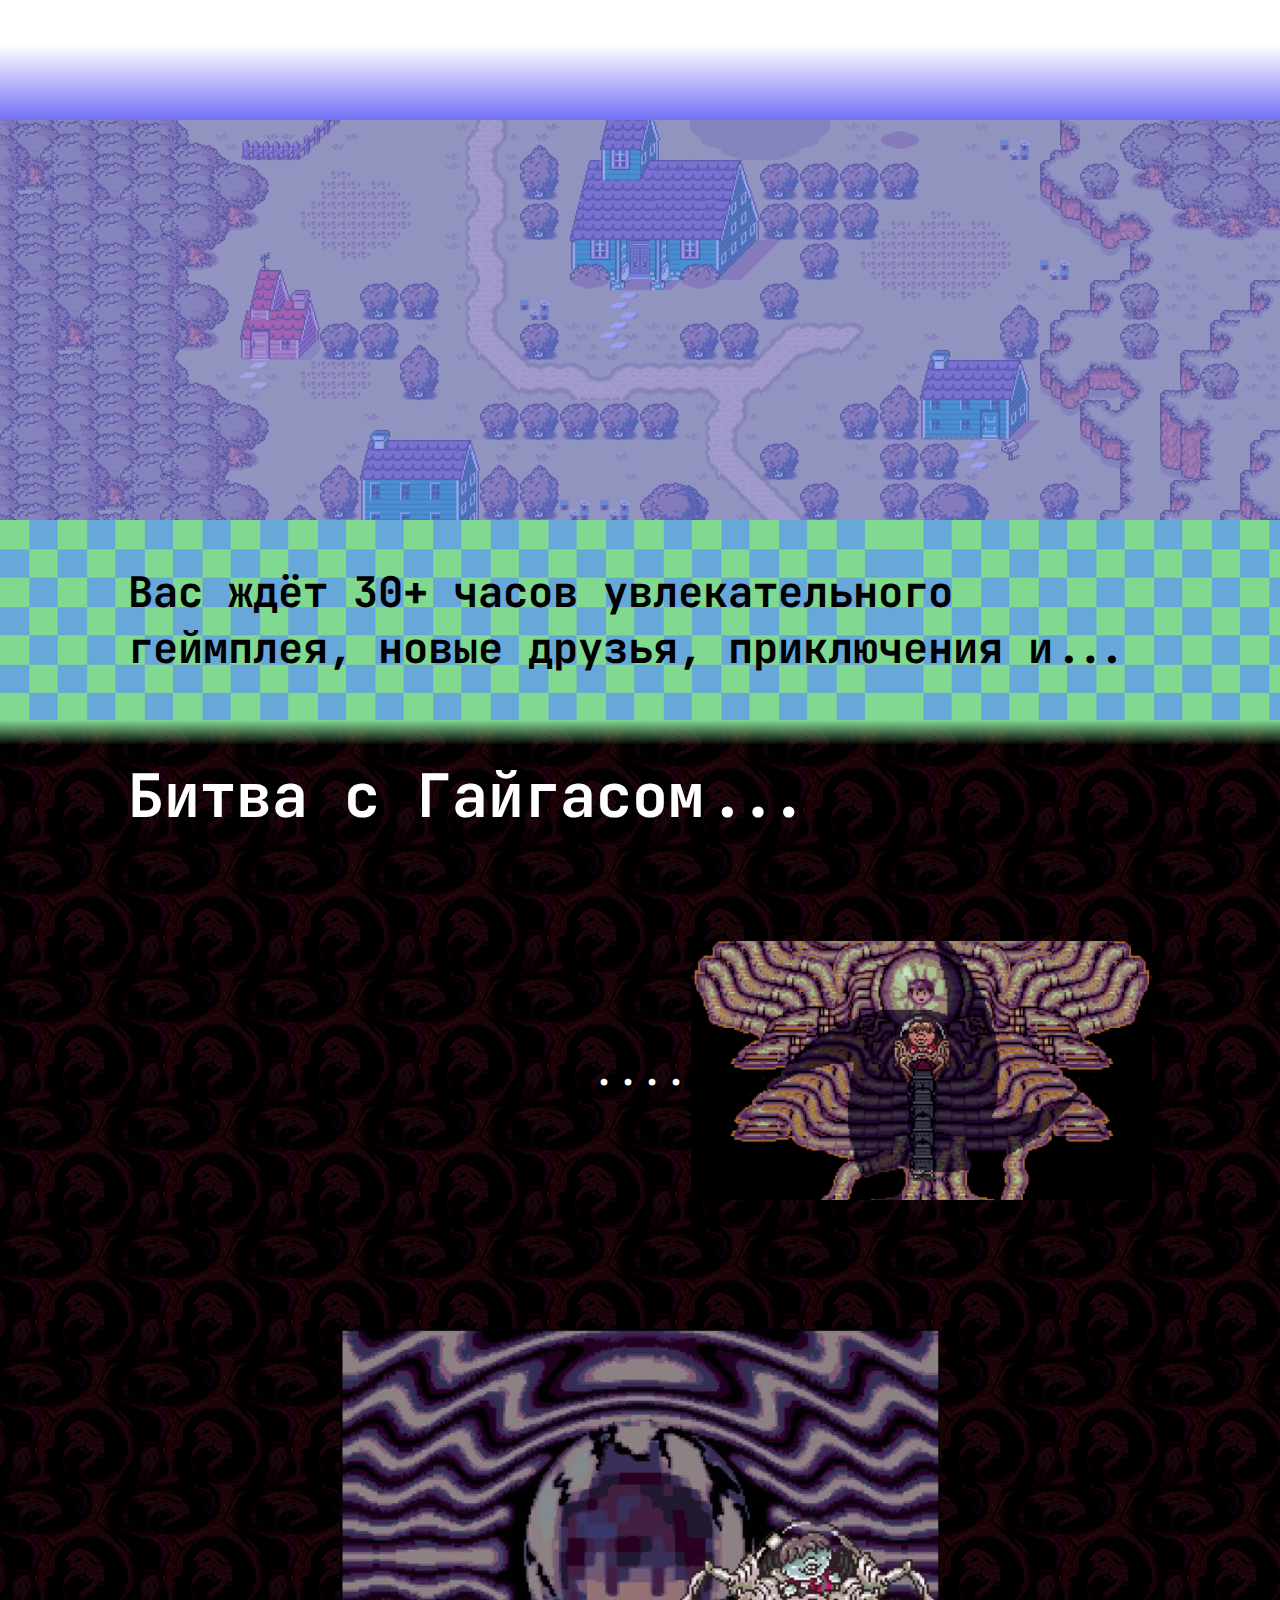
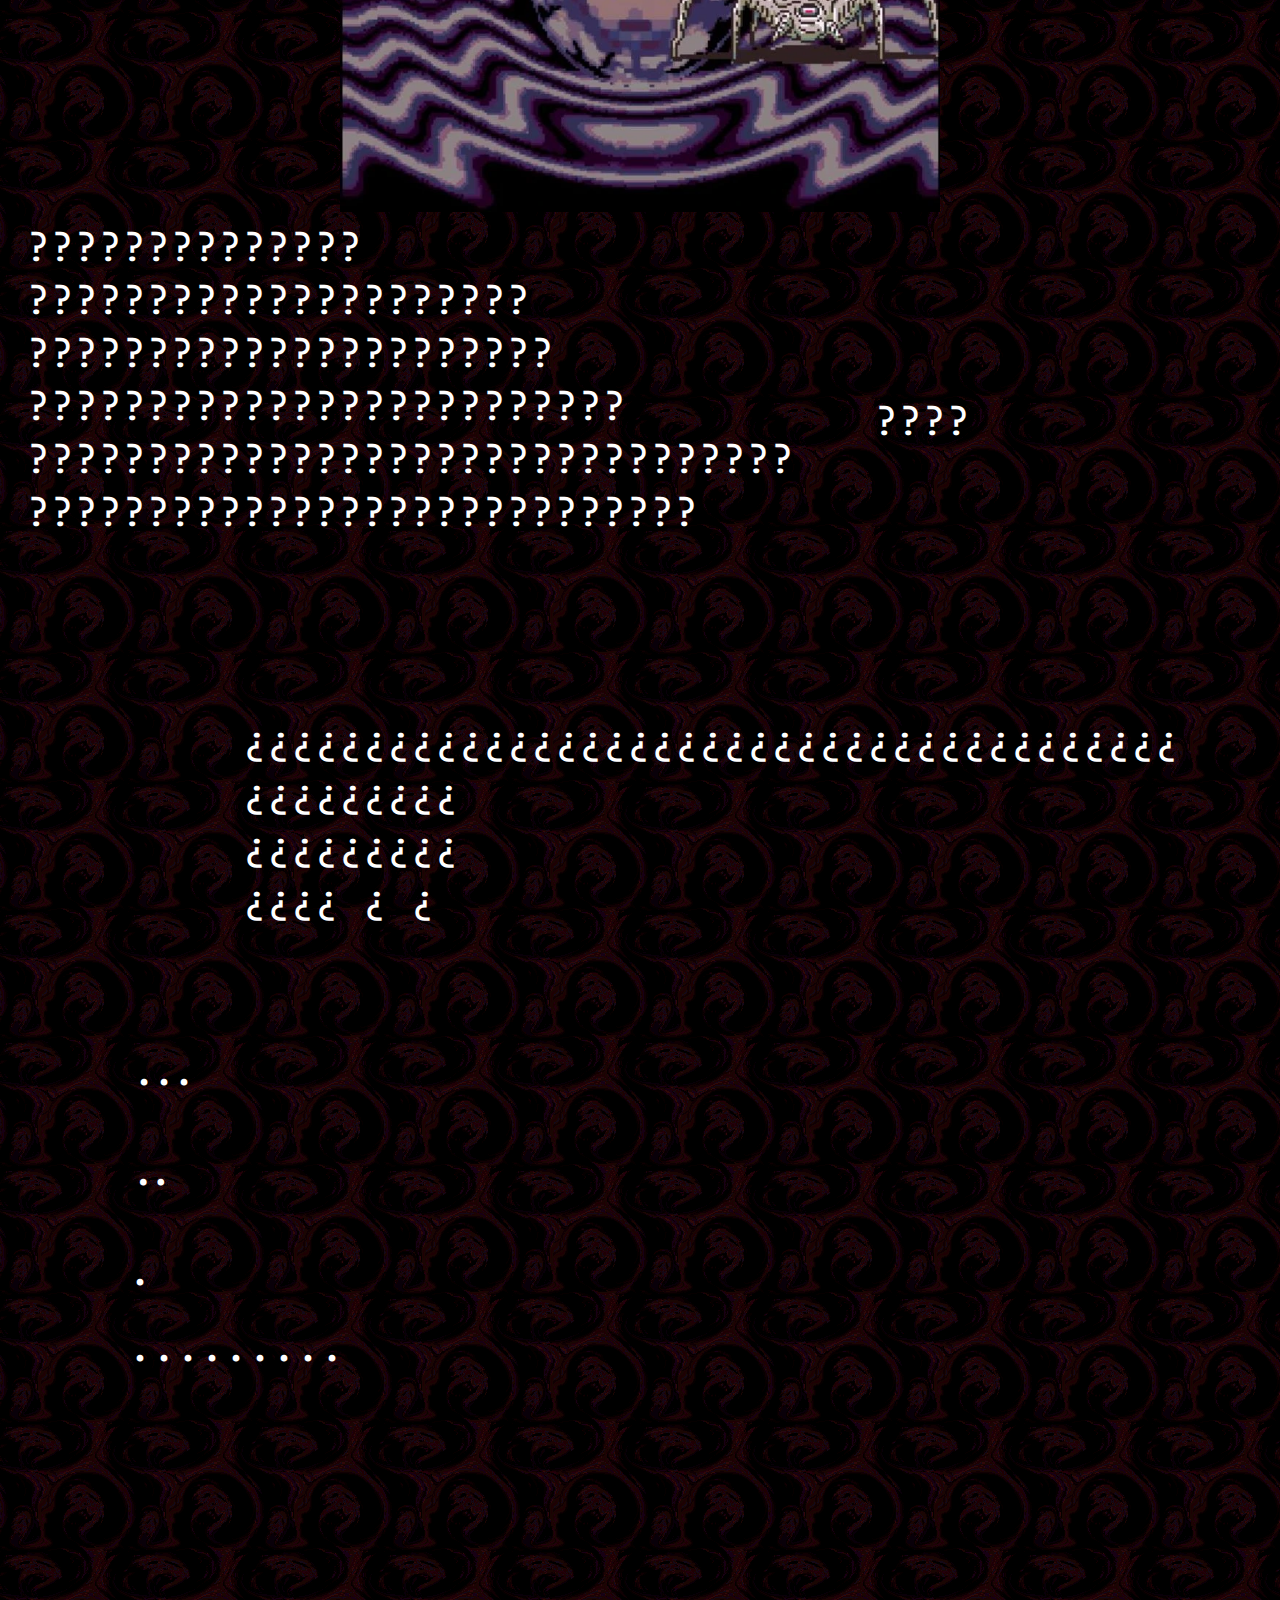
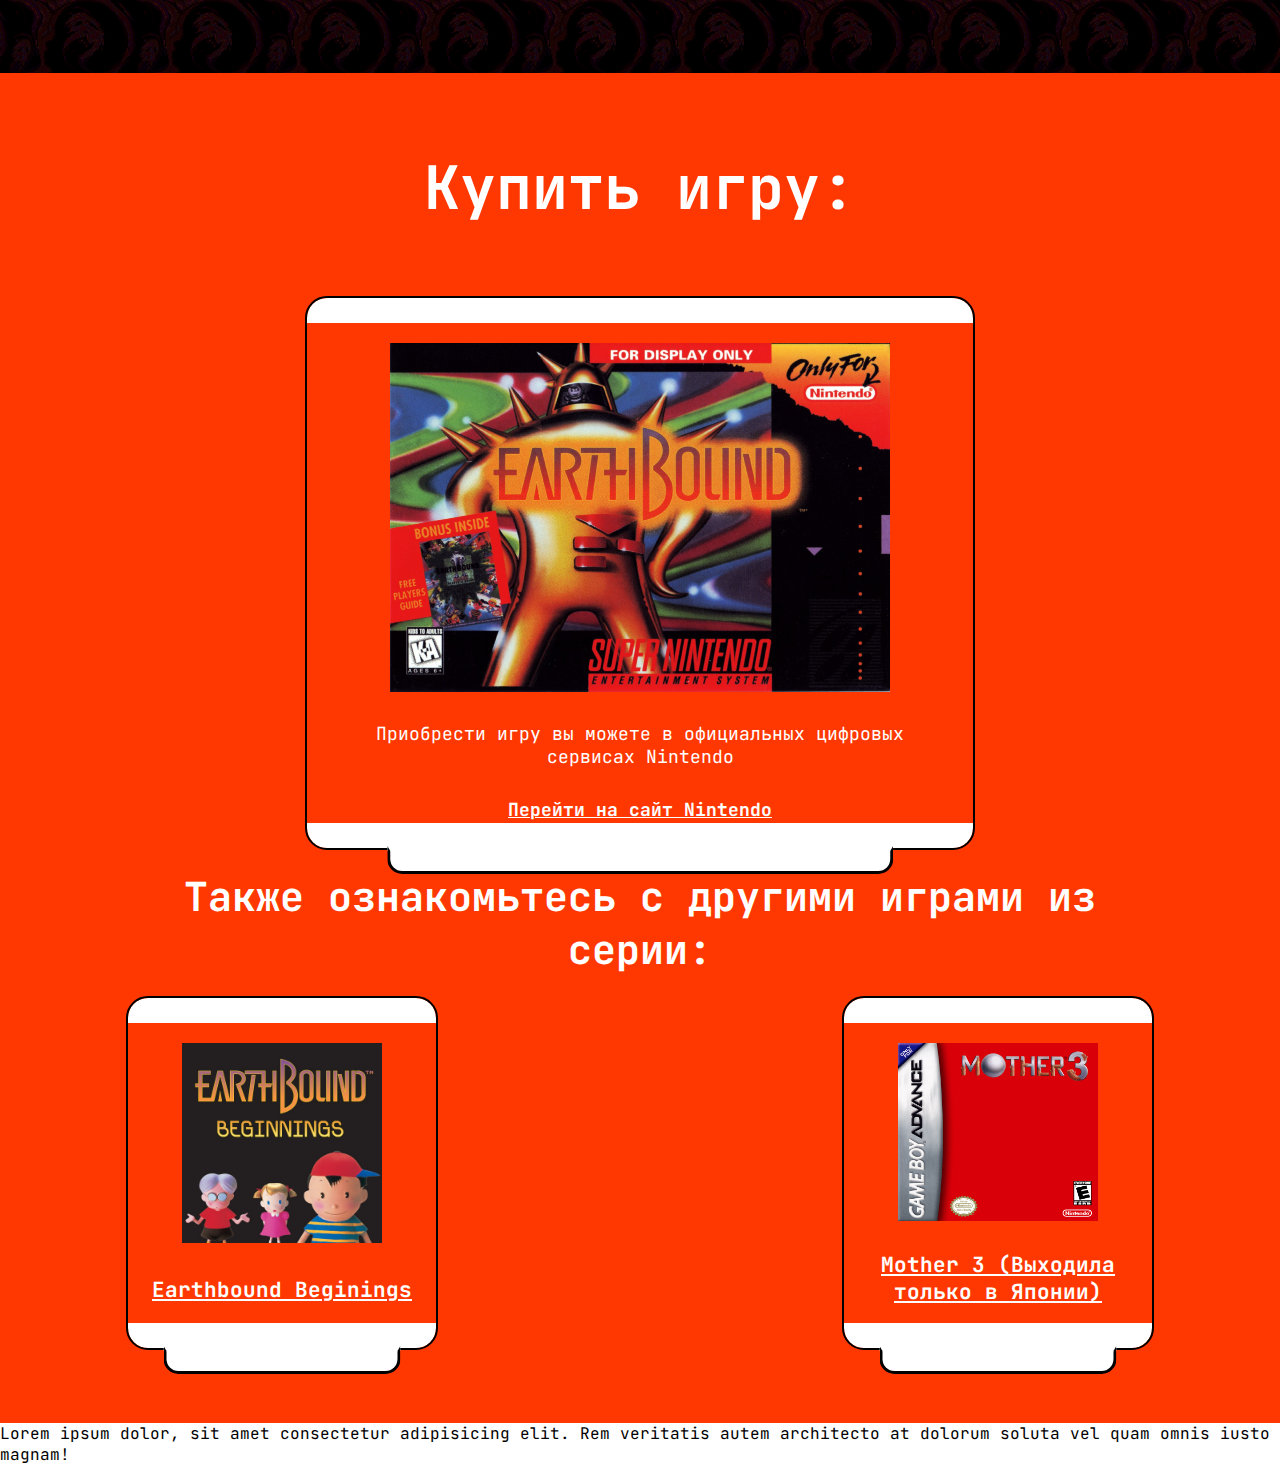
==== commit 561c7e0c: "giygas block, footer in progress, other sections done" ====
--- a/Semester_project/index.html
+++ b/Semester_project/index.html
@@ -93,6 +93,38 @@
         <div class="cultist_2">
         </div>
     </section>
+    <section class="hours">
+        <h3 class="hours__text">Вас ждёт 30+ часов увлекательного геймплея, новые друзья, приключения и...</h3>
+    </section>
+    <section class="giygas">
+        <div class="giygas__wrapper">
+            <h2 class="giygas__title">Битва с Гайгасом...</h2>
+            <img src="img/ness.png" alt="" class="giygas__img giygas__ness">
+            <p class="giygas__text_1">....</p>
+            <img src="img/giygas_1.webp" alt="" class="giygas__img giygas__img_1">
+            <div class="giygas__text_2">????</div>
+            <img src="img/giygas_2.webp" alt="" class="giygas__img giygas__img_2">
+            <p class="giygas__text_long">
+                ??????????????
+                ?????????????????????
+                ??????????????????????
+                ?????????????????????????
+                ????????????????????????????????
+                ????????????????????????????
+            </p>
+            <p class="giygas__text_long-2">¿¿¿¿¿¿¿¿¿¿¿¿¿¿¿¿¿¿¿¿¿¿¿¿¿¿¿¿¿¿¿¿¿¿¿¿¿¿¿
+                ¿¿¿¿¿¿¿¿¿
+                ¿¿¿¿¿¿¿¿¿
+                ¿¿¿¿
+                ¿
+                ¿
+            </p>
+            <span class="giygas__text-3 giygas_align_left">...</span>
+            <span class="giygas__text-4 giygas_align_left">..</span>
+            <span class="giygas__text-5 giygas_align_left">.</span>
+            <span class="giygas__text-6 giygas_align_left">.........</span>
+        </div>
+    </section>
     <section class="buy">
         <h2 class="buy__title">Купить игру:</h2>
         <div class="buy-block_1 buy-block">
@@ -113,6 +145,10 @@
                     (Выходила только в Японии)</a></h3>
         </div>
     </section>
+    <footer>
+        Lorem ipsum dolor, sit amet consectetur adipisicing elit. Rem veritatis autem architecto at dolorum soluta vel
+        quam omnis iusto magnam!
+    </footer>
 </body>
 <!-- important watch lecture about copyright last one on the list-->
 <!-- Sections with 6 more reasons, mini block ...+30 hours of fun gameplay, idk what else, footer-->
--- a/Semester_project/style.css
+++ b/Semester_project/style.css
@@ -181,7 +181,8 @@
     position: absolute;
     top: 0;
     right: 0;
-    background-color: rgba(0, 0, 0, 0.8);
+    /* background-color: rgba(0, 0, 0, 0.8); */
+    background-color: rgba(0, 0, 0, 0.6);
 }
 
 .about {
@@ -196,7 +197,7 @@
     width: 100%;
     height: 150px;
     z-index: 1;
-    background: linear-gradient(to top, #0d0306, transparent);
+    background: linear-gradient(to top, #4f1830, transparent);
 }
 
 .heroes {
@@ -298,13 +299,15 @@
     position: absolute;
     top: 0;
     right: 0;
-    background-color: rgba(0, 0, 0, 0.8);
+    /* background-color: rgba(0, 0, 0, 0.8); */
+    background-color: rgba(0, 0, 0, 0.5);
     z-index: 1;
 }
 
 .police {
     color: #fff;
-    background-color: #000;
+    background-color: #222;
+    /* background-image: url("img/gif3.gif"); */
     padding: 50px 10% 80px 10%;
     position: relative;
     overflow: hidden;
@@ -367,12 +370,23 @@
 .police:before {
     content: '';
     position: absolute;
-    top: -150px;
-    right: 0;
-    width: 100%;
-    height: 150px;
+    top: 0px;
+    right: 0;
+    width: 100%;
+    height: 100px;
     z-index: 1;
-    background: linear-gradient(to top, #000, transparent);
+    background: linear-gradient(to bottom, #4f1830, transparent);
+}
+
+.police::after {
+    content: '';
+    position: absolute;
+    bottom: 0px;
+    right: 0;
+    width: 100%;
+    height: 50px;
+    z-index: 1;
+    background: linear-gradient(to top, #7371f5, transparent);
 }
 
 .police__img {
@@ -608,7 +622,7 @@
     text-align: center;
 }
 
-.buy__title_2{
+.buy__title_2 {
     align-self: center;
 }
 
@@ -667,10 +681,129 @@
     z-index: 0;
 }
 
-
-
 .buy__img_main {
     width: 500px;
+}
+
+.hours {
+    height: 200px;
+    padding: 0 10%;
+    display: flex;
+    justify-content: center;
+    align-items: center;
+    background-image: url("img/hours_bg.png");
+    font-size: 36px;
+}
+
+.giygas {
+    background-image: url("img/giygas2.gif");
+    position: relative;
+    padding: 50px 10% 300px;
+}
+
+.giygas::before {
+    content: '';
+    display: block;
+    width: 100%;
+    height: 100%;
+    position: absolute;
+    top: 0;
+    right: 0;
+    /* background-color: rgba(0, 0, 0, 0.8); */
+    background-color: rgba(0, 0, 0, 0.8);
+    z-index: 0;
+}
+
+.giygas::after {
+    content: '';
+    position: absolute;
+    top: 0;
+    right: 0;
+    width: 100%;
+    height: 25px;
+    z-index: 1;
+    background: linear-gradient(to bottom, #81d891, transparent);
+}
+
+.giygas__wrapper {
+    max-width: 100%;
+    position: relative;
+    z-index: 2;
+    color: #fff;
+    font-size: 40px;
+    display: grid;
+    grid-template-columns: 45% 10% 45%;
+    grid-template-rows: 50px 500px 500px 400px 400px 100px 100px 100px;
+    align-items: center;
+    justify-items: center;
+}
+
+.giygas__title {
+    grid-row: 1/2;
+    grid-column: 1/4;
+    justify-self: self-start;
+
+}
+
+
+.giygas__text_1 {
+    grid-column: 2/3;
+    grid-row: 2/3;
+}
+
+.giygas__ness {
+    grid-column: 1/2;
+    grid-row: 2/3;
+    width: 150px;
+}
+
+.giygas__img_1 {
+    grid-row: 2/3;
+    grid-column: 3/4;
+    width: 100%;
+}
+
+.giygas__img_2 {
+    grid-row: 3/4;
+    grid-column: 1/4;
+    width: 600px;
+}
+
+.giygas__text_long {
+    grid-row: 4/5;
+    grid-column: 1/3;
+    height: 100%;
+}
+
+.giygas__text_long-2 {
+    grid-row: 5/6;
+    grid-column: 1/2;
+    width: 50%;
+}
+
+.giygas_align_left {
+    justify-self: self-start;
+}
+
+.giygas__text-3 {
+    grid-column: 1/2;
+    grid-row: 6/7;
+
+}
+
+.giygas__text-4 {
+    grid-column: 1/2;
+    grid-row: 7/8;
+}
+
+.giygas__text-5 {
+    grid-column: 1/2;
+    grid-row: 8/9;
+}
+
+.giygas__text-6 {
+    grid-column: 1/2;
+    grid-row: 9/10;
 }
 
 @media (max-width: 1200px) {
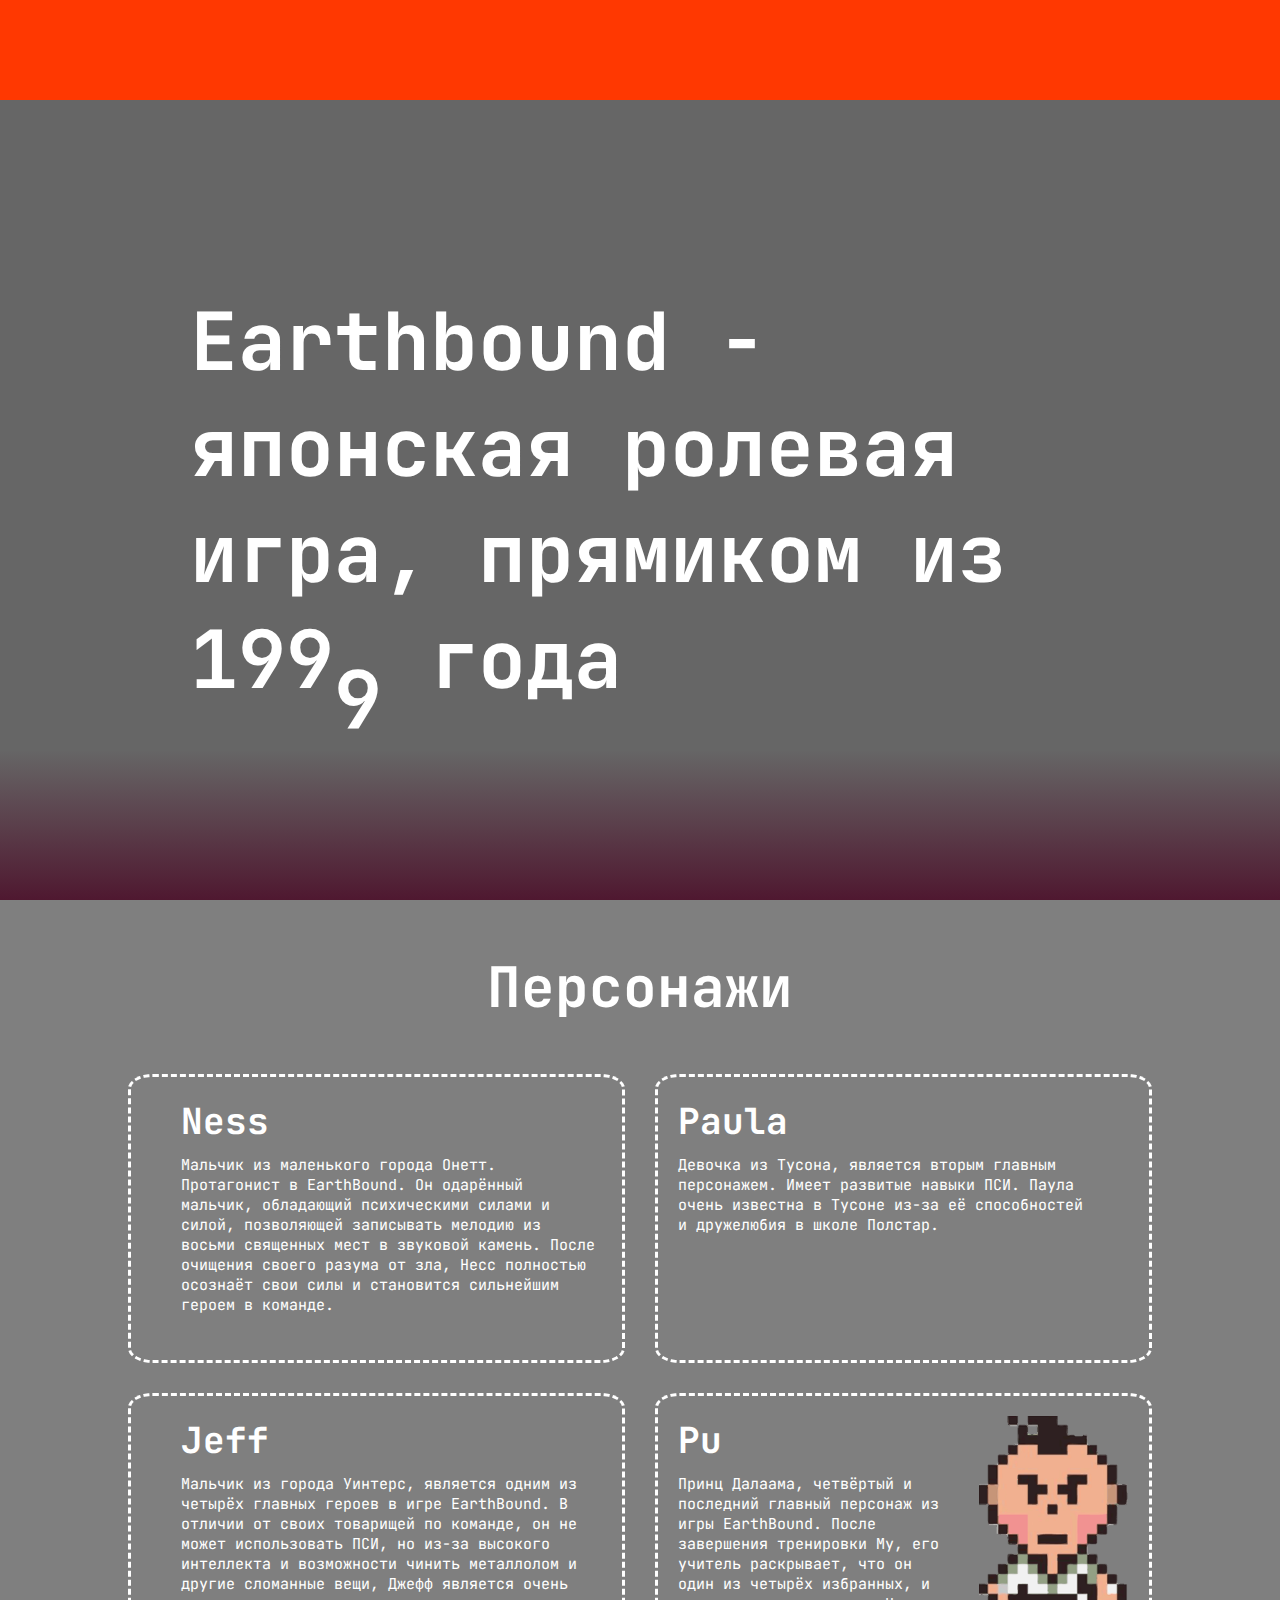
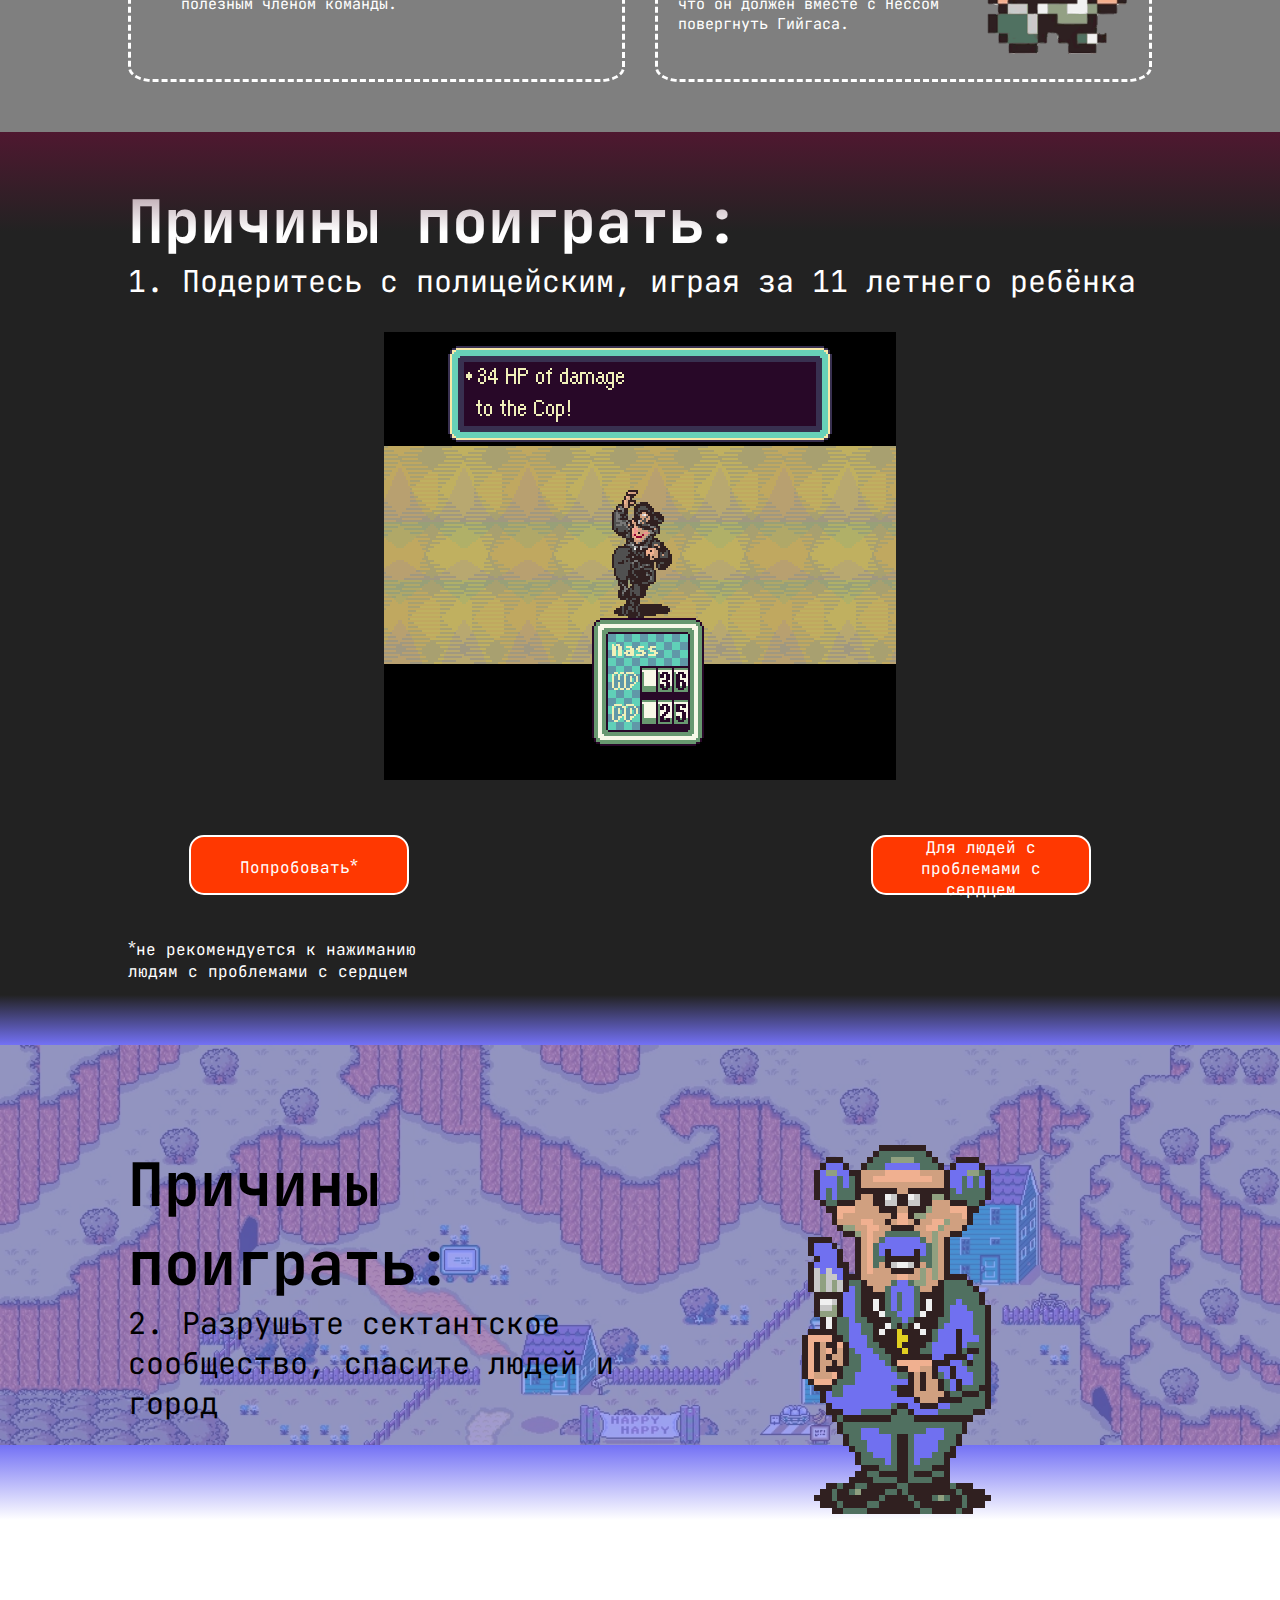
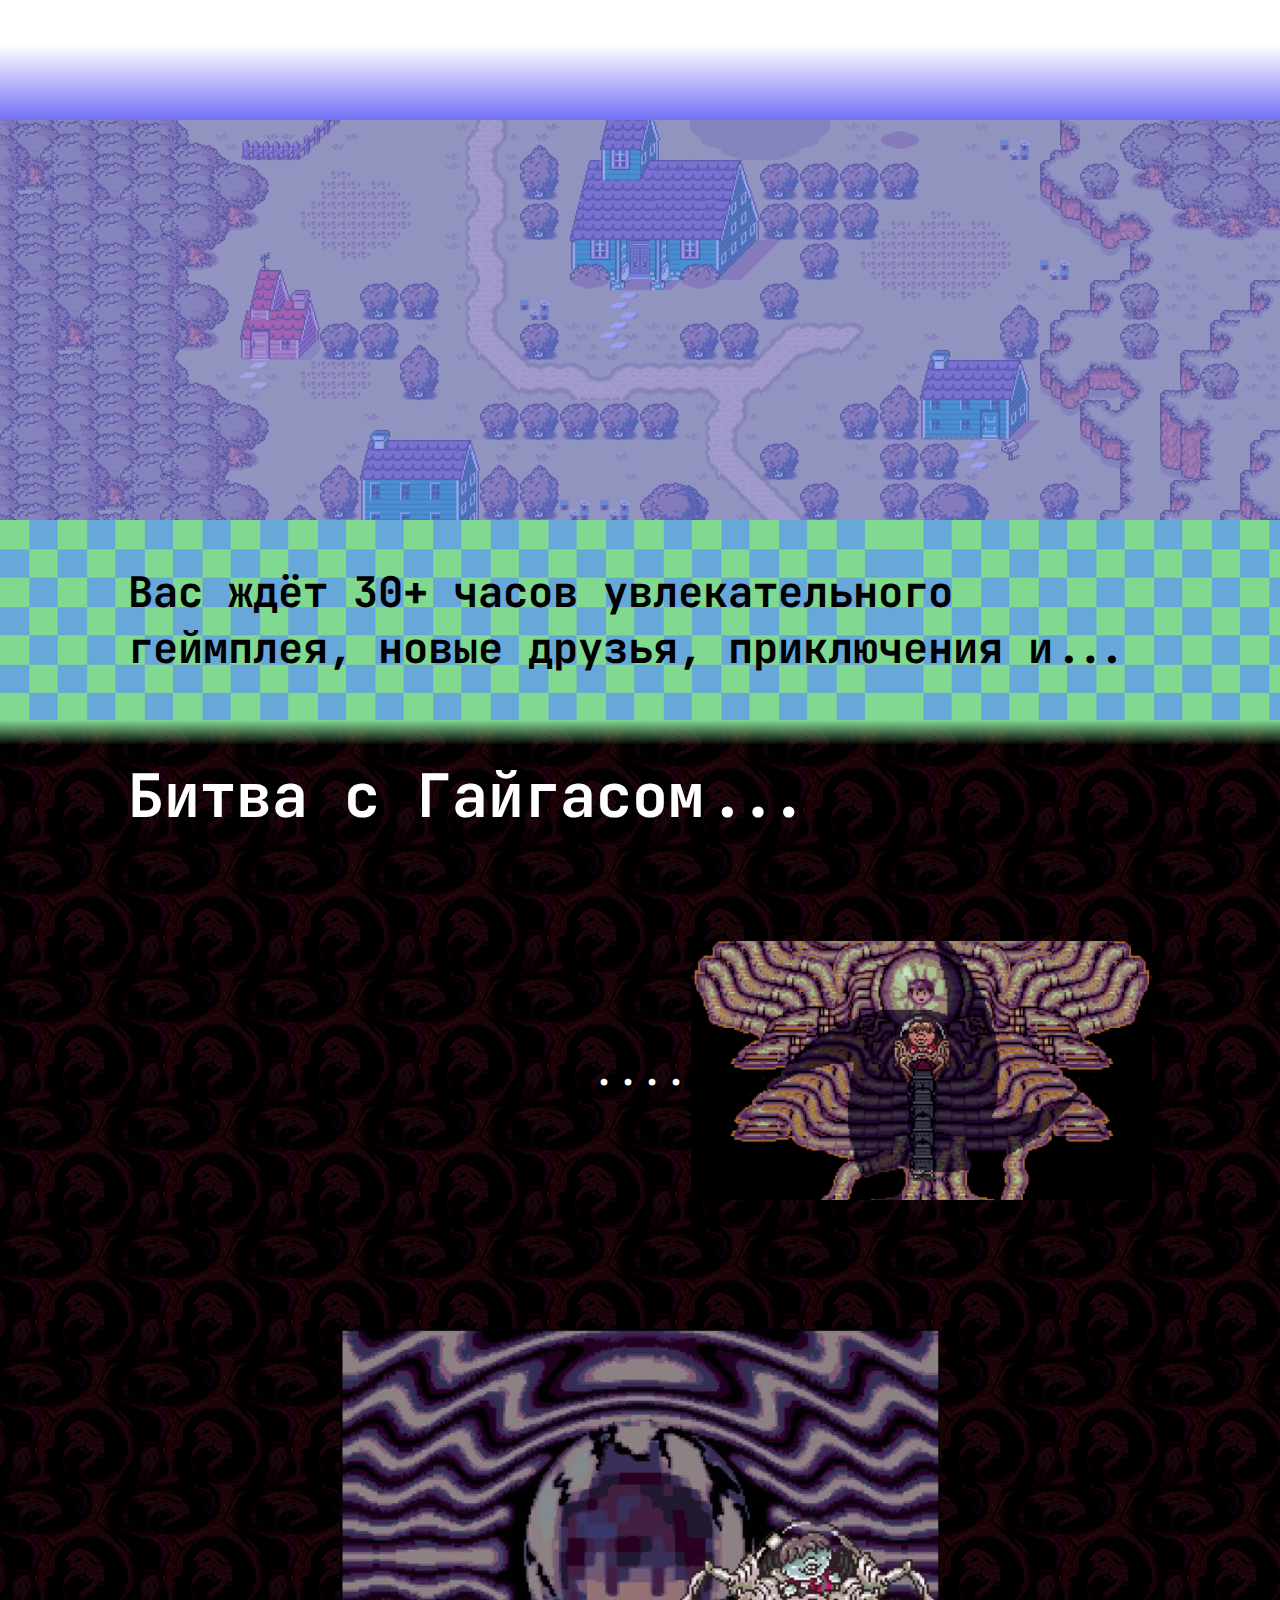
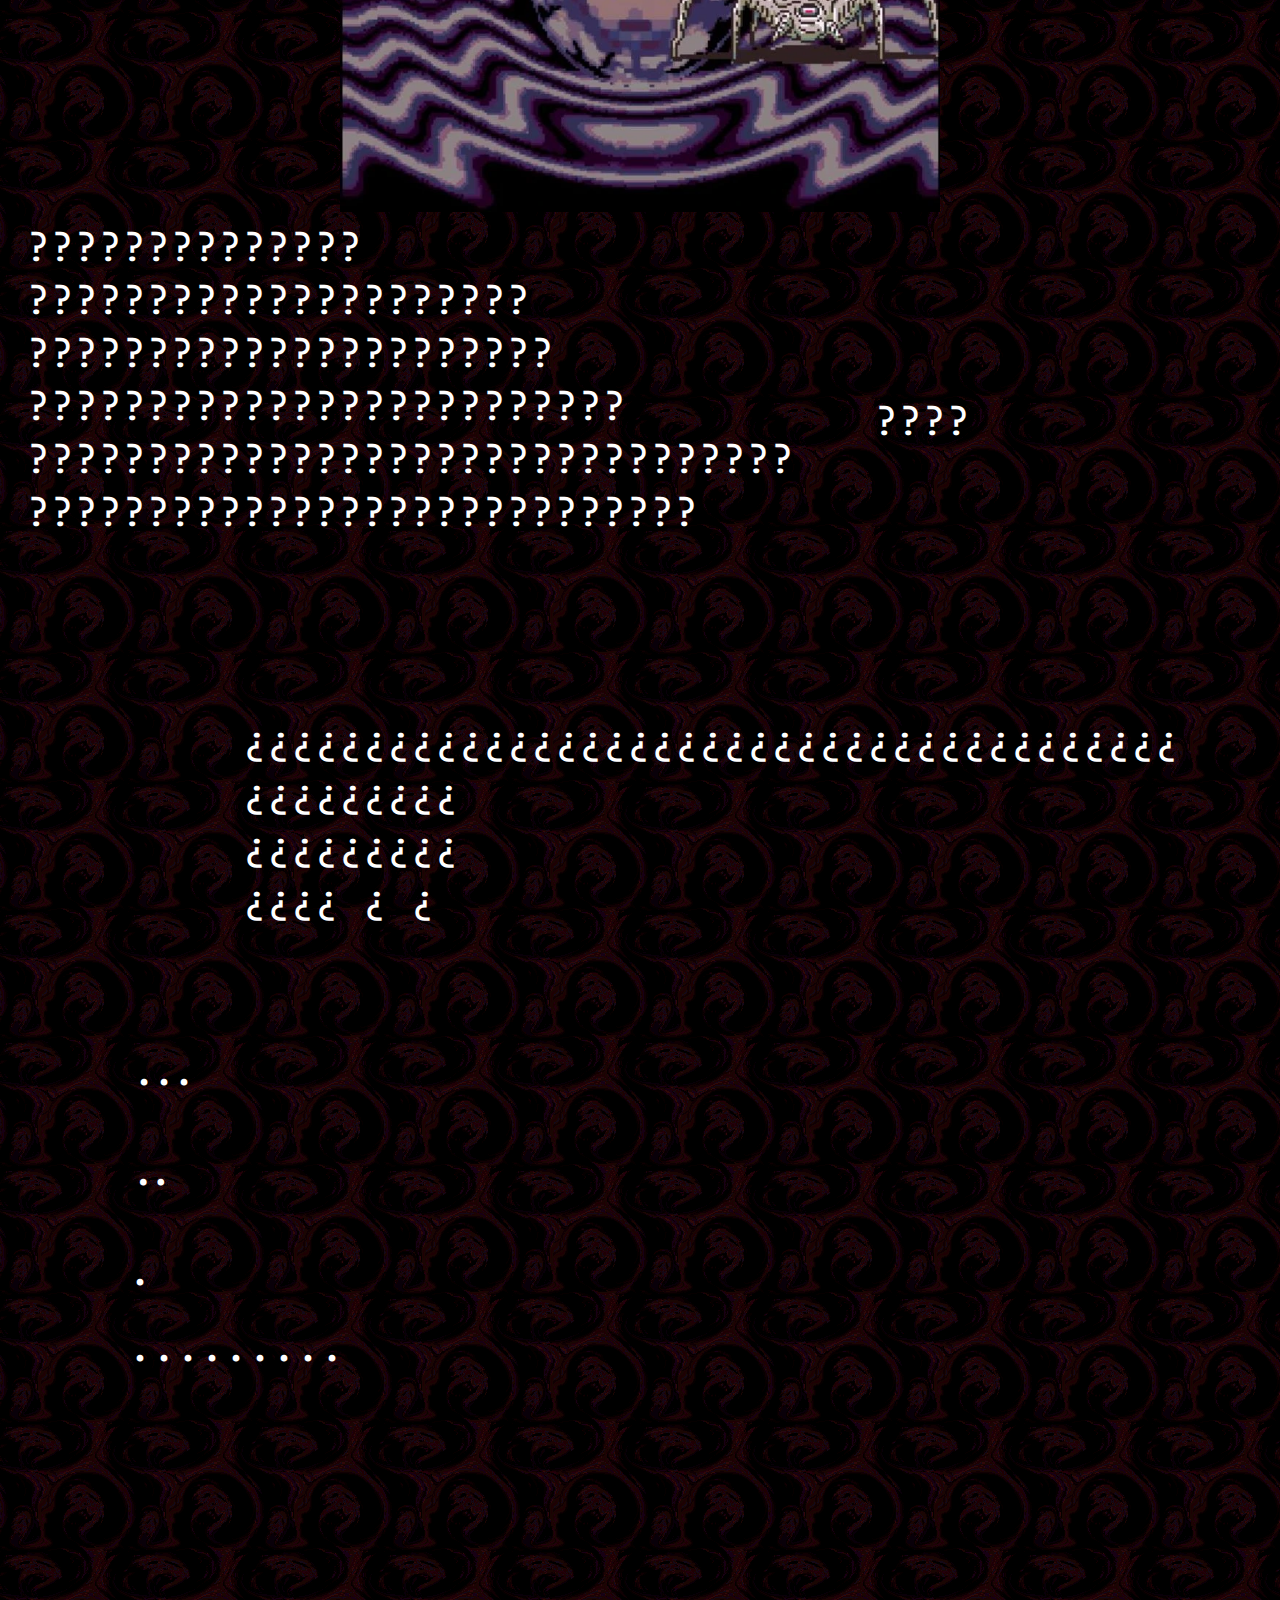
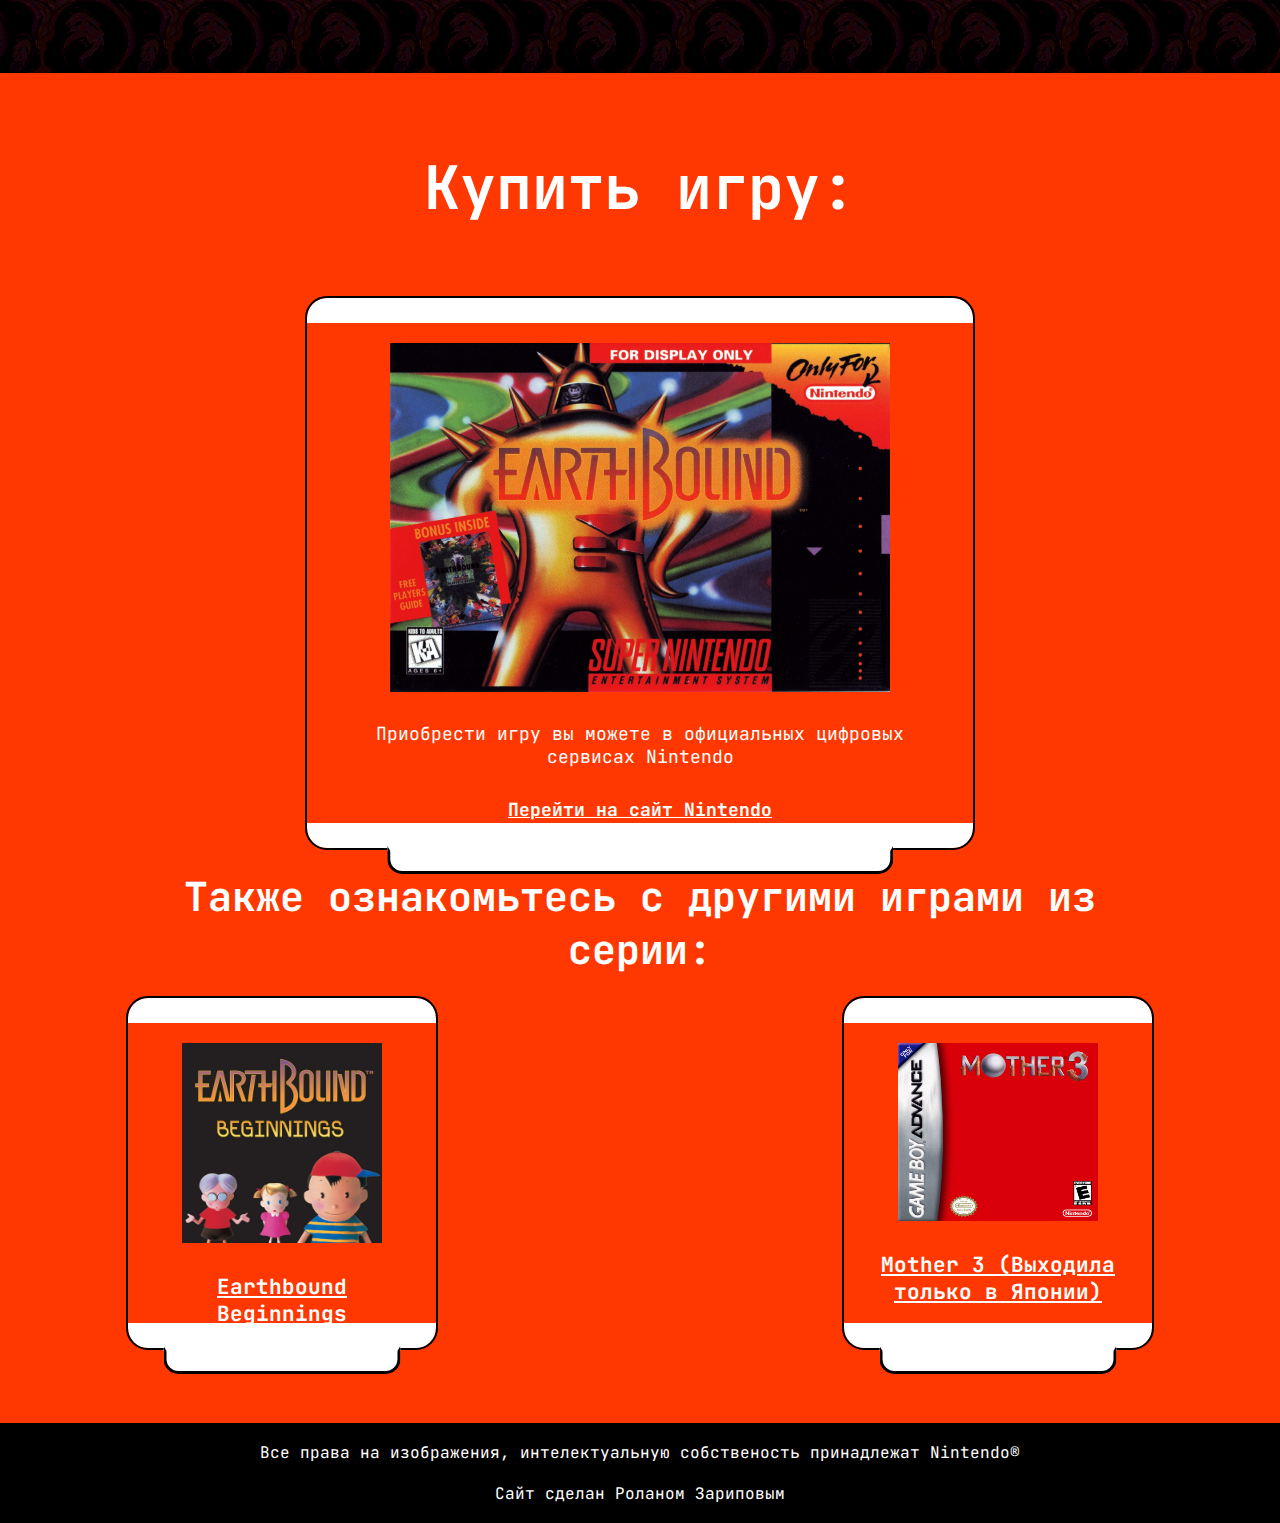
==== commit cce723a8: "footer added, desktop layout done" ====
--- a/Semester_project/index.html
+++ b/Semester_project/index.html
@@ -137,7 +137,7 @@
         <div class="buy-block_2 buy-block">
             <img src="img/earthbound-beginings.jpg" class="buy__img" alt="">
             <h3 class="buy__subtitle"><a href="https://en.wikipedia.org/wiki/Mother_(video_game)"
-                    class="buy__link">Earthbound Beginings</a></h3>
+                    class="buy__link">Earthbound Beginnings</a></h3>
         </div>
         <div class="buy-block_3 buy-block">
             <img src="img/mother3.webp" alt="" class="buy__img">
@@ -145,12 +145,10 @@
                     (Выходила только в Японии)</a></h3>
         </div>
     </section>
-    <footer>
-        Lorem ipsum dolor, sit amet consectetur adipisicing elit. Rem veritatis autem architecto at dolorum soluta vel
-        quam omnis iusto magnam!
+    <footer class="footer">
+        <div class="footer__copyright">Все права на изображения, интелектуальную собственость принадлежат Nintendo®</div>
+        <div class="footer__author">Сайт сделан Роланом Зариповым</div>
     </footer>
 </body>
-<!-- important watch lecture about copyright last one on the list-->
-<!-- Sections with 6 more reasons, mini block ...+30 hours of fun gameplay, idk what else, footer-->
 
 </html>--- a/Semester_project/style.css
+++ b/Semester_project/style.css
@@ -806,6 +806,19 @@
     grid-row: 9/10;
 }
 
+.footer{
+    height: 100px;
+    padding: 10px 10%;
+    background-color: #000;
+    color: #fff;
+    display: flex;
+    flex-direction: column;
+    justify-content: center;
+    align-items: center;
+    gap: 20px;
+}
+
+
 @media (max-width: 1200px) {
     .heroes-container {
         grid-template-rows: 1fr;
